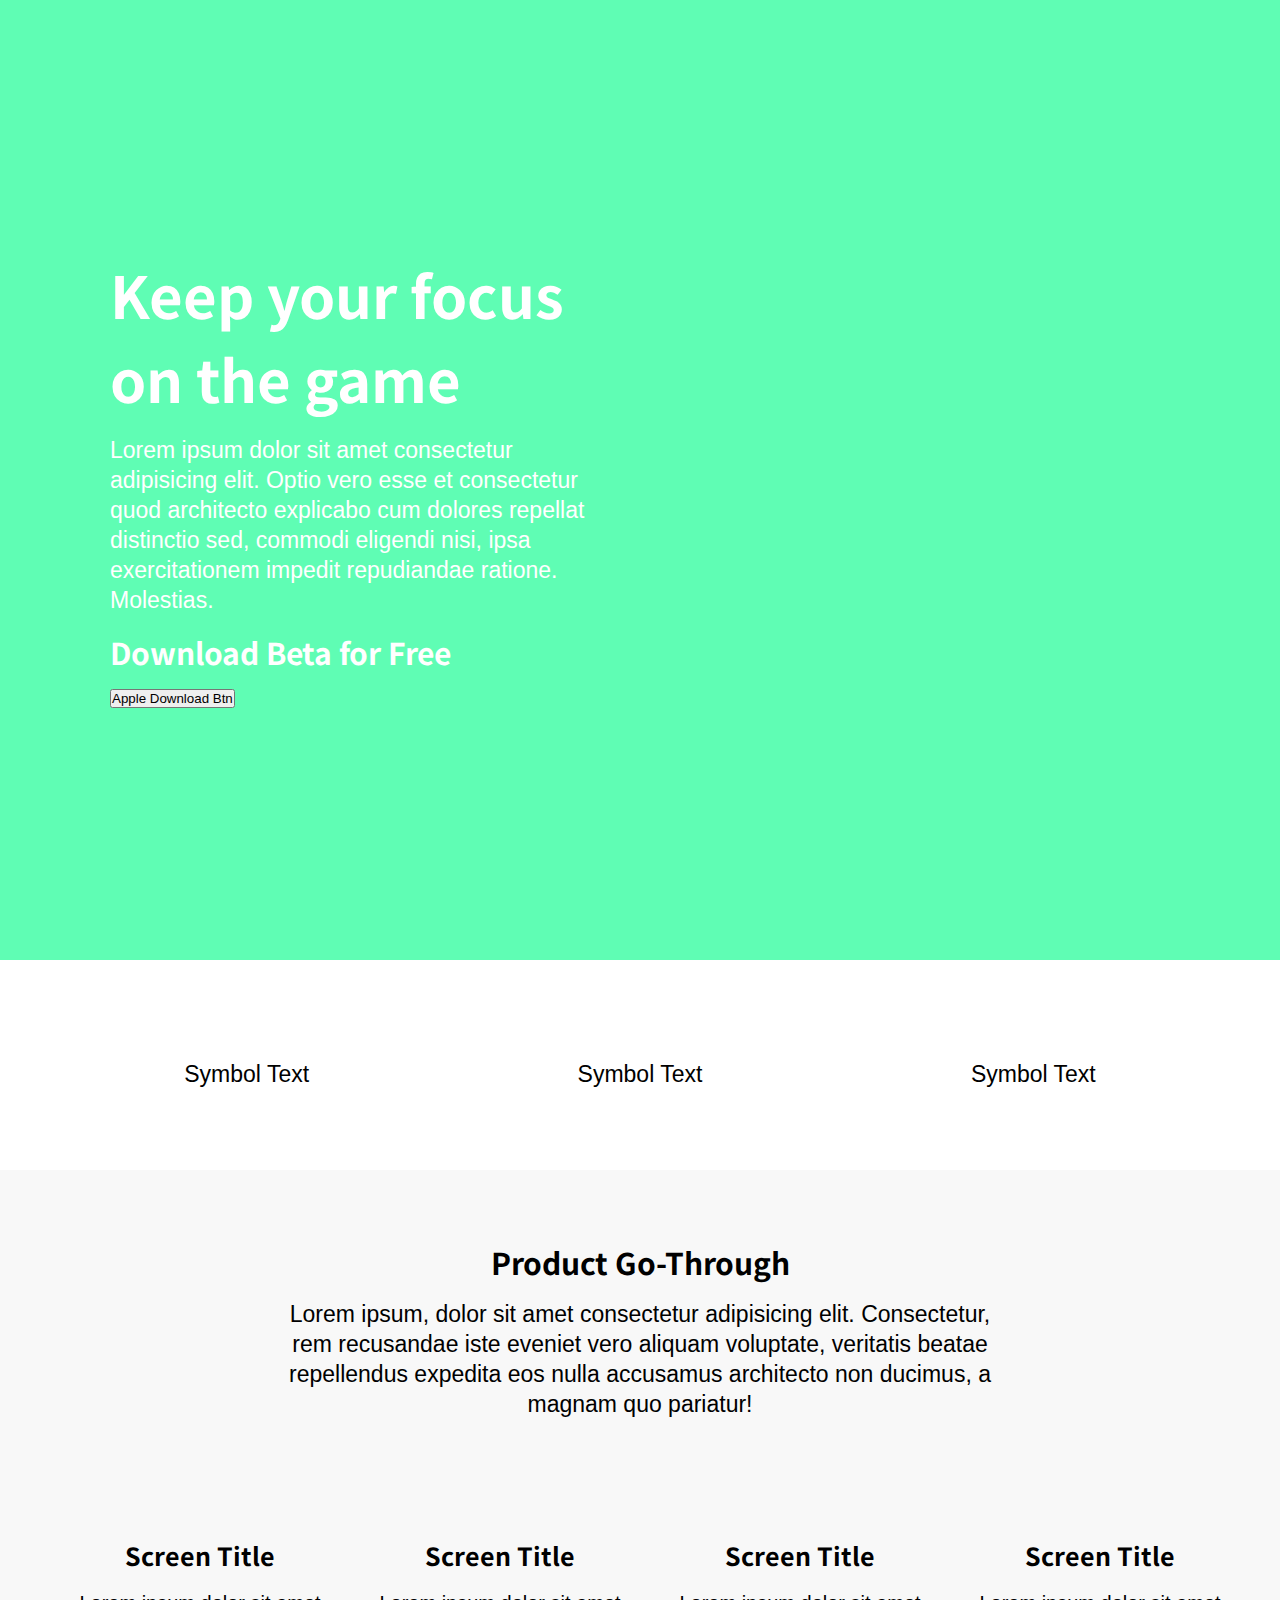
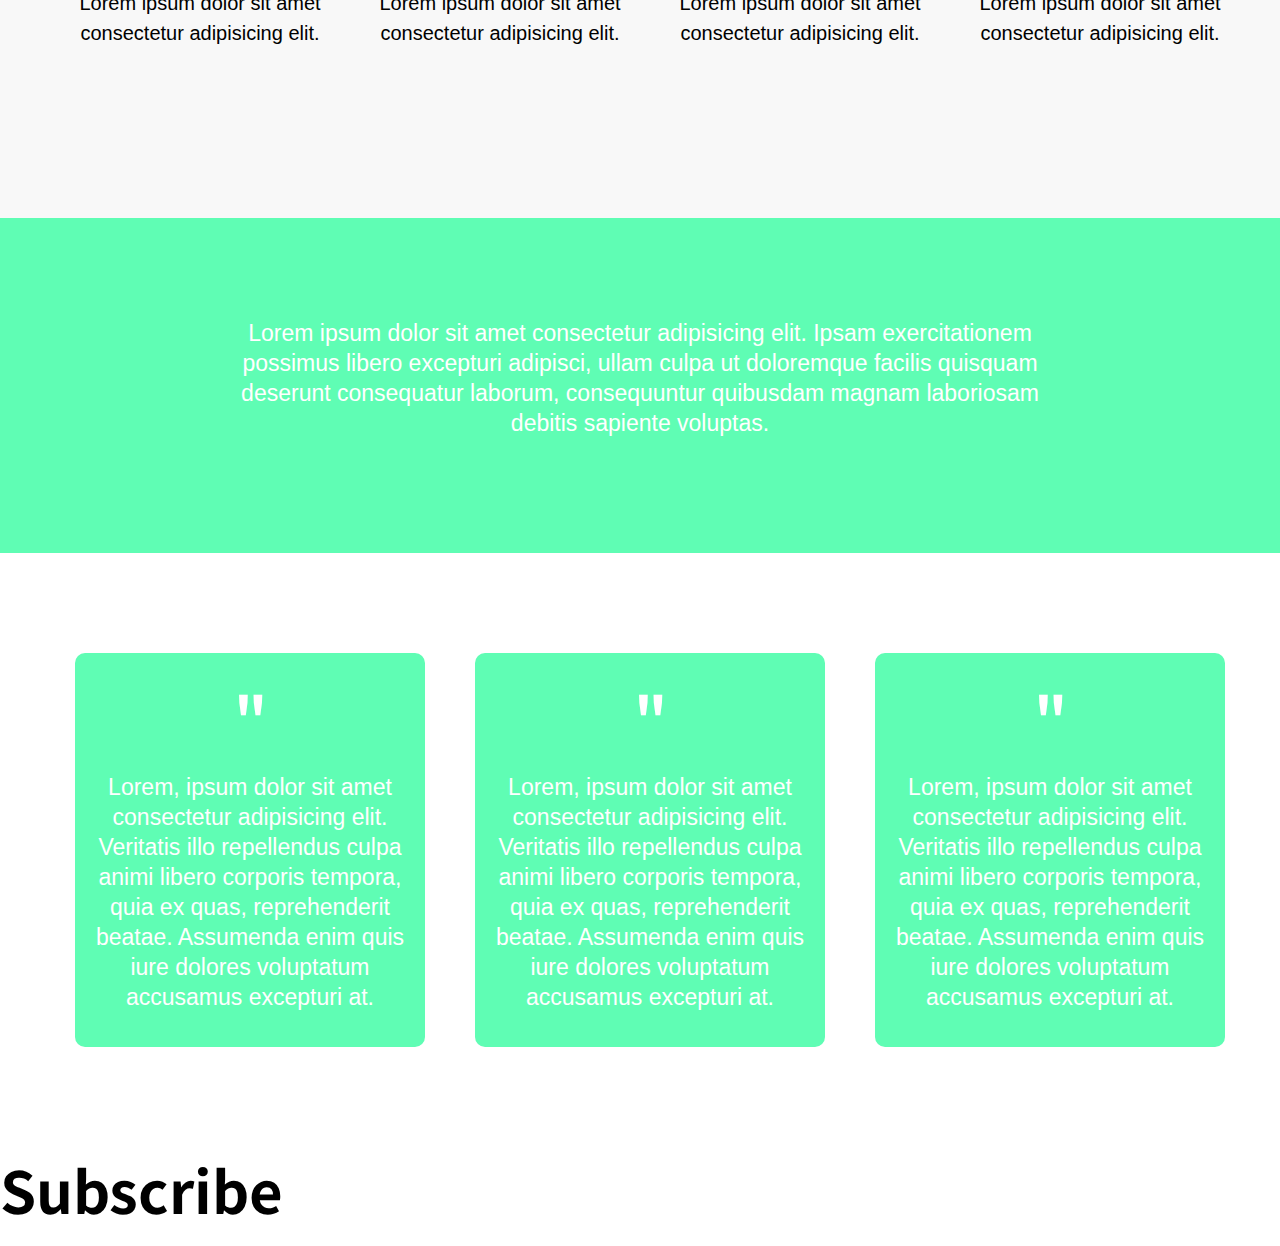
==== index.html @ eb539e83 "Recension Sector and som minimal css fixes" ====
<!DOCTYPE html>
<html lang="en">
<head>
    <meta charset="UTF-8">
    <meta http-equiv="X-UA-Compatible" content="IE=edge">
    <meta name="viewport" content="width=device-width, initial-scale=1.0">
    <link rel="stylesheet" href="styles.css">
    <link rel="preconnect" href="https://fonts.googleapis.com">
    <link rel="preconnect" href="https://fonts.gstatic.com" crossorigin>
    <link href="https://fonts.googleapis.com/css2?family=Noto+Sans+KR:wght@900&display=swap" rel="stylesheet">
    <title>PointCounter</title>

</head>
<body>
    <div class="mainContent">
        <div class="header__section">
            <div class="header__grid">
                <div class="header__text">
                    <h1>Keep your focus on the game</h1>
                    <p>Lorem ipsum dolor sit amet consectetur adipisicing elit. Optio vero esse et consectetur quod architecto explicabo cum dolores repellat distinctio sed, commodi eligendi nisi, ipsa exercitationem impedit repudiandae ratione. Molestias.</p>
                    <h3>Download Beta for Free</h3>
                    <button class="downloadBtn">
                        Apple Download Btn
                    </button>
                </div>
    
                <div class="header__img">
                    <!-- Byt ut denna bilden -->
                    <img src="/Users/albinglad/Desktop/pointcounterWebb/resources/images/headerMock.png" alt=""> 
                </div>
            </div>
        </div>

        <div class="symbol__section">
            <div class="symbols">
                <img src="/Users/albinglad/Desktop/pointcounterWebb/resources/images/tennis-ball-icon.png" alt="" width="75px">
            <p>Symbol Text</p>
            </div>

            <div class="symbols">
                <img src="/Users/albinglad/Desktop/pointcounterWebb/resources/images/tennis-ball-icon.png" alt="" width="75px">
            <p>Symbol Text</p>
            </div>

            <div class="symbols">
                <img src="/Users/albinglad/Desktop/pointcounterWebb/resources/images/tennis-ball-icon.png" alt="" width="75px">
            <p>Symbol Text</p>
            </div>
        </div>

        <div class="product__section">
            <h3>Product Go-Through</h3>
            <p>Lorem ipsum, dolor sit amet consectetur adipisicing elit. Consectetur, rem recusandae iste eveniet vero aliquam voluptate, veritatis beatae repellendus expedita eos nulla accusamus architecto non ducimus, a magnam quo pariatur!</p>
            
            <div class="product__grid">
                <div class="product">
                    <img src="/Users/albinglad/Desktop/pointcounterWebb/resources/images/main.png" alt="">
                    <h3>Screen Title</h3>
                    <p>Lorem ipsum dolor sit amet consectetur adipisicing elit. </p>
                </div>

                <div class="product">
                    <img src="/Users/albinglad/Desktop/pointcounterWebb/resources/images/deuce.png" alt="">
                    <h3>Screen Title</h3>
                    <p>Lorem ipsum dolor sit amet consectetur adipisicing elit. </p>
                </div>

                <div class="product">
                    <img src="/Users/albinglad/Desktop/pointcounterWebb/resources/images/tieBreak.png" alt="">
                    <h3>Screen Title</h3>
                    <p>Lorem ipsum dolor sit amet consectetur adipisicing elit. </p>
                </div>

                <div class="product">
                    <img src="/Users/albinglad/Desktop/pointcounterWebb/resources/images/goldenPoint.png" alt="">
                    <h3>Screen Title</h3>
                    <p>Lorem ipsum dolor sit amet consectetur adipisicing elit. </p>
                </div>
            </div>
        </div>

        <div class="text__section">
            <div class="text__content">
                <p>Lorem ipsum dolor sit amet consectetur adipisicing elit. Ipsam exercitationem possimus libero excepturi adipisci, ullam culpa ut doloremque facilis quisquam deserunt consequatur laborum, consequuntur quibusdam magnam laboriosam debitis sapiente voluptas.</p>
            </div>
        </div>



        

        <div class="recension__section">
            <div class="recension__grid">
                <div class="recension">
                    <div class="quotation">
                        <h1>"</h1>
                    </div>
                    <p>Lorem, ipsum dolor sit amet consectetur adipisicing elit. Veritatis illo repellendus culpa animi libero corporis tempora, quia ex quas, reprehenderit beatae. Assumenda enim quis iure dolores voluptatum accusamus excepturi at.</p>
                </div>

                <div class="recension">
                    <div class="quotation">
                        <h1>"</h1>
                    </div>
                    <p>Lorem, ipsum dolor sit amet consectetur adipisicing elit. Veritatis illo repellendus culpa animi libero corporis tempora, quia ex quas, reprehenderit beatae. Assumenda enim quis iure dolores voluptatum accusamus excepturi at.</p>
                </div>

                <div class="recension">
                    <div class="quotation">
                        <h1>"</h1>
                    </div>
                    <p>Lorem, ipsum dolor sit amet consectetur adipisicing elit. Veritatis illo repellendus culpa animi libero corporis tempora, quia ex quas, reprehenderit beatae. Assumenda enim quis iure dolores voluptatum accusamus excepturi at.</p>
                </div>
            </div>
        
        </div>

        <div class="subscribe__section">
            <h1>Subscribe</h1>
        </div>
    </div>
    
</body>
</html>
---- styles.css ----
* {
  padding: 0;
  margin: 0;
}

h1 {
  font-family: "Noto Sans KR", sans-serif;
  font-size: 58px;
  margin-bottom: 15px;
}

h3 {
  font-family: "Noto Sans KR", sans-serif;
  font-size: 30px;
  margin-bottom: 15px;
}

p {
  font-family: -apple-system, BlinkMacSystemFont, "Segoe UI", Roboto, Oxygen,
    Ubuntu, Cantarell, "Open Sans", "Helvetica Neue", sans-serif;
  font-size: 23px;
  line-height: 30px;
  margin-bottom: 15px;
}

/*----------------------------------------------------------------------------- Global Colors */
.header__section,
.text__section,
.recension {
  background-color: #5ffdb4;
}

.body {
  color: #1d1d1d;
}

/*----------------------------------------------------------------------------- Sections */

.header__section {
  color: #ffffff;
  padding: 30px 50px 30px 50px;
  height: 100vh;
}

.symbol__section {
  height: 150px;
  display: grid;
  grid-template-columns: 1fr 1fr 1fr;
  padding: 30px 50px 30px 50px;
  align-content: center;
}

.product__section {
  background-color: #f8f8f8;
  padding: 70px 50px 70px 50px;
  text-align: center;
  margin: auto;
}

.text__section {
  color: #ffffff;
  padding: 100px 50px 100px 50px;
}

.recension__section {
  padding: 100px 50px 100px 50px;
}

/*----------------------------------------------------------------------------- Header Content */

.header__grid {
  height: 100%;
  width: 1200px;
  margin: auto;
  display: grid;
  grid-template-columns: 1fr 1fr;
}

.header__text,
.header__img {
  width: 80%;
  margin: auto;
}

.header__img {
  text-align: center;
}

/*----------------------------------------------------------------------------- Symbol Content */

.symbols {
  text-align: center;
}

.symbols h1,
.symbols h3,
.symbols p {
  margin-bottom: 0px;
}

/*----------------------------------------------------------------------------- Product Content */

.product__section h1,
.product__section p {
  width: 60%;
  margin: auto;
  margin-bottom: 100px;
}

.product__grid {
  display: grid;
  width: 1200px;
  margin: auto;
  margin-top: 30px;
  grid-template-columns: 1fr 1fr 1fr 1fr;
}

.product img {
  width: 170px;
}

.product h3 {
  font-size: 25px;
}

.product p {
  width: 100%;
  font-size: 20px;
}

/*----------------------------------------------------------------------------- Text Content */

.text__content {
  width: 70%;
  margin: auto;
  text-align: center;
}

.recension__grid {
  width: 1200px;
  margin: auto;
  display: grid;
  grid-template-columns: 1fr 1fr 1fr;
  justify-content: space-evenly;
}

.recension {
  color: #ffffff;
  width: 80%;
  margin: auto;
  padding: 20px 15px 20px 15px;
  border-radius: 10px;
  text-align: center;
}

.quotation {
  text-align: center;
}
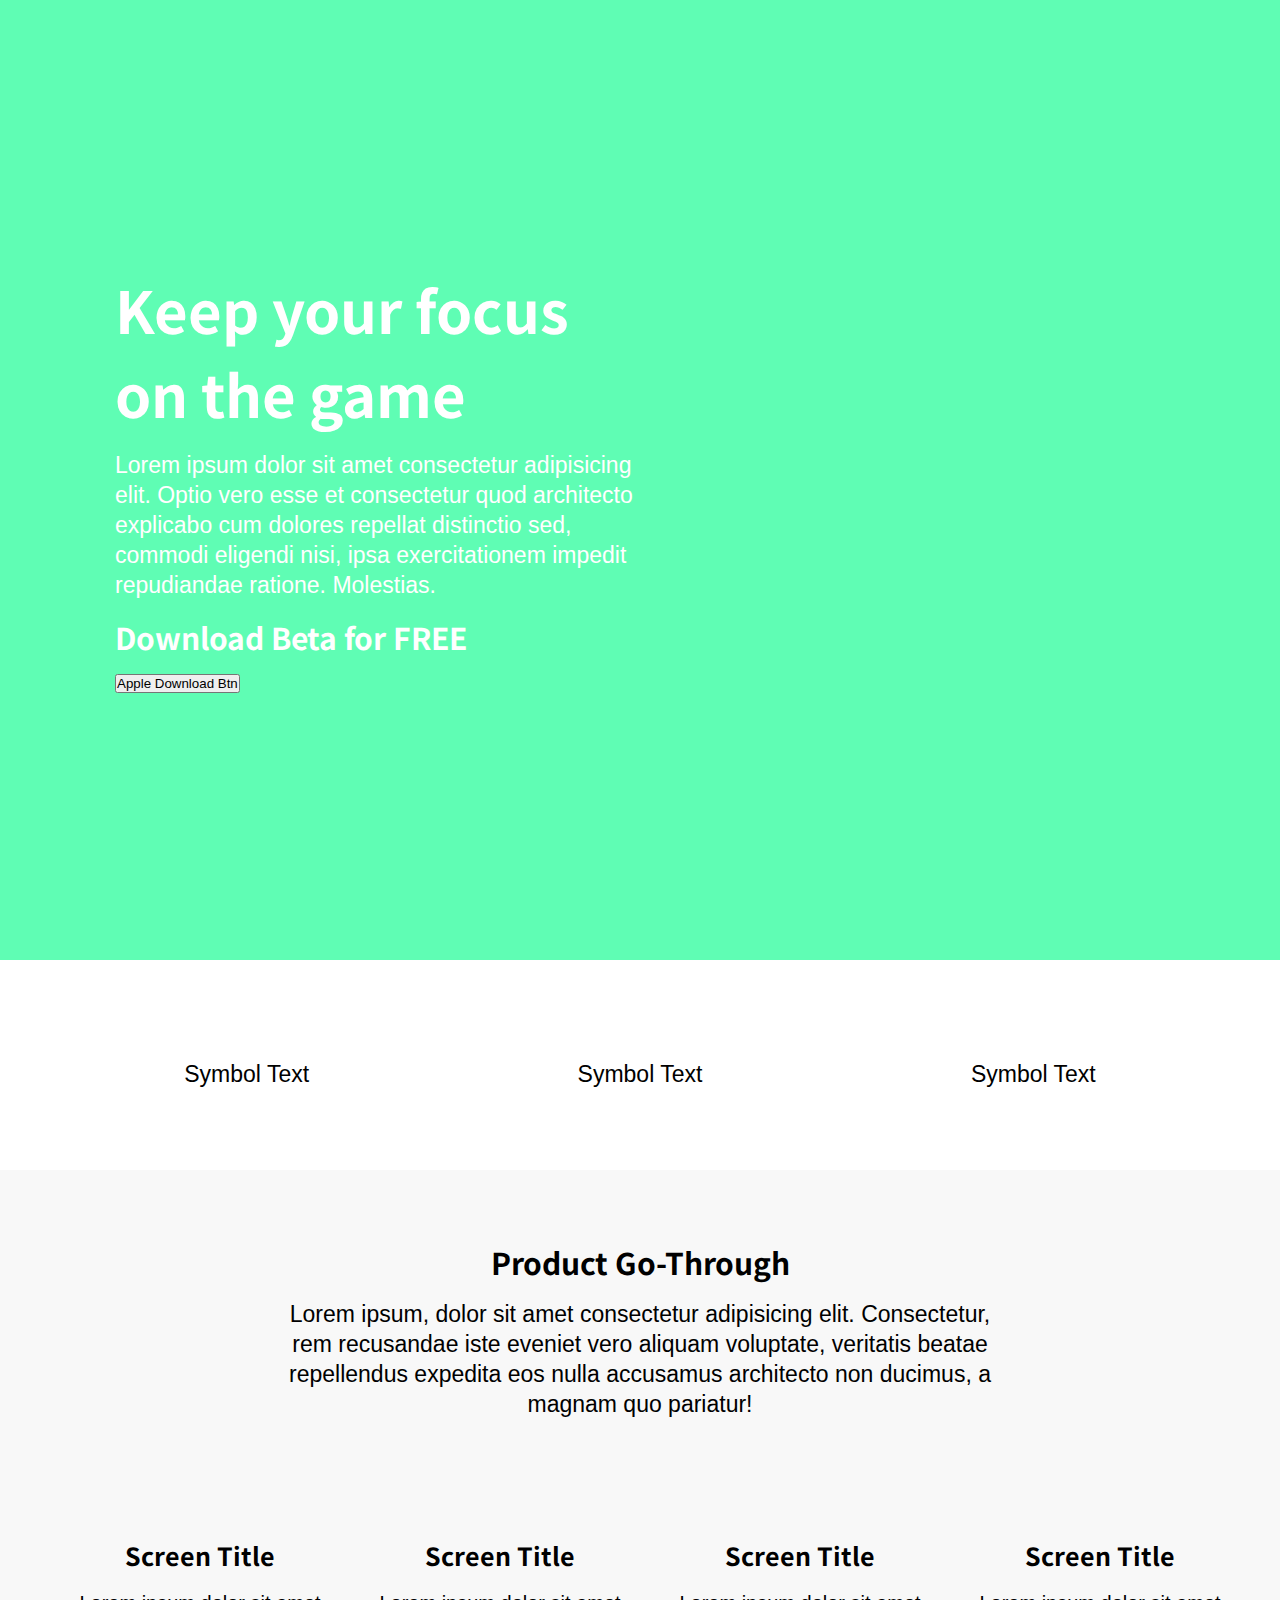
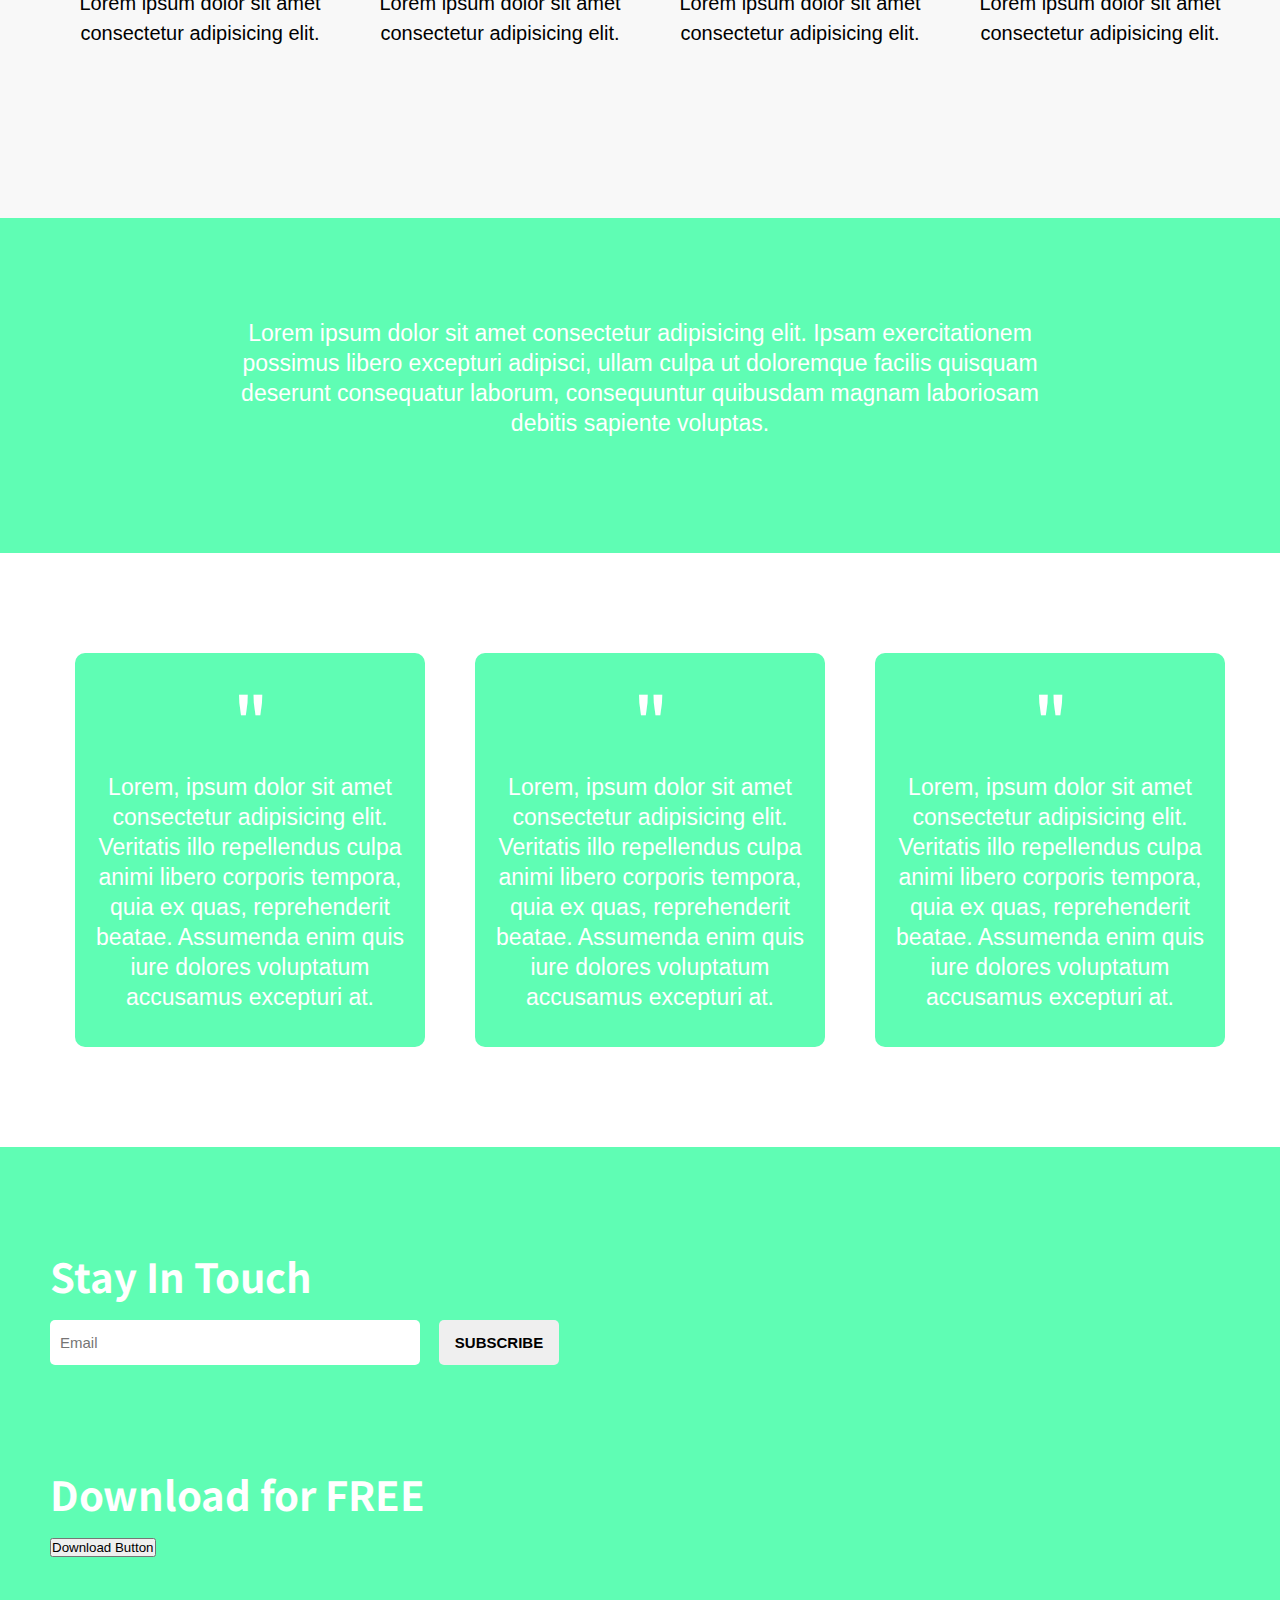
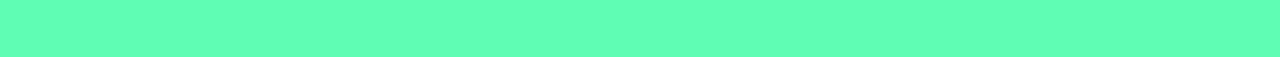
==== commit 25f85f37: "Adding subscribe section" ====
--- a/index.html
+++ b/index.html
@@ -8,6 +8,8 @@
     <link rel="preconnect" href="https://fonts.googleapis.com">
     <link rel="preconnect" href="https://fonts.gstatic.com" crossorigin>
     <link href="https://fonts.googleapis.com/css2?family=Noto+Sans+KR:wght@900&display=swap" rel="stylesheet">
+    <script src="main.js"></script>
+
     <title>PointCounter</title>
 
 </head>
@@ -18,7 +20,7 @@
                 <div class="header__text">
                     <h1>Keep your focus on the game</h1>
                     <p>Lorem ipsum dolor sit amet consectetur adipisicing elit. Optio vero esse et consectetur quod architecto explicabo cum dolores repellat distinctio sed, commodi eligendi nisi, ipsa exercitationem impedit repudiandae ratione. Molestias.</p>
-                    <h3>Download Beta for Free</h3>
+                    <h3>Download Beta for FREE</h3>
                     <button class="downloadBtn">
                         Apple Download Btn
                     </button>
@@ -112,11 +114,27 @@
                     <p>Lorem, ipsum dolor sit amet consectetur adipisicing elit. Veritatis illo repellendus culpa animi libero corporis tempora, quia ex quas, reprehenderit beatae. Assumenda enim quis iure dolores voluptatum accusamus excepturi at.</p>
                 </div>
             </div>
-        
         </div>
 
         <div class="subscribe__section">
-            <h1>Subscribe</h1>
+            <div class="subscribe__grid">
+                <div class="contact__form">
+                    <h2>Stay In Touch</h2>
+                    <input type="text" id="email" placeholder="Email">
+                    <button id="subscribe__btn" onclick="abc()">SUBSCRIBE</button>
+
+                    <div class="download__app">
+                        <h2>Download for FREE</h2>
+                        <button>Download Button</button>
+    
+                    </div>
+                </div> 
+
+                <div class="contact__img">
+                    <!-- Change Image -->
+                    <img src="/Users/albinglad/Desktop/pointcounterWebb/resources/images/Large Logo White No Background.png" alt="">
+                </div>
+            </div>
         </div>
     </div>
     
--- a/styles.css
+++ b/styles.css
@@ -6,6 +6,12 @@
 h1 {
   font-family: "Noto Sans KR", sans-serif;
   font-size: 58px;
+  margin-bottom: 15px;
+}
+
+h2 {
+  font-family: "Noto Sans KR", sans-serif;
+  font-size: 40px;
   margin-bottom: 15px;
 }
 
@@ -26,8 +32,10 @@
 /*----------------------------------------------------------------------------- Global Colors */
 .header__section,
 .text__section,
-.recension {
+.recension,
+.subscribe__section {
   background-color: #5ffdb4;
+  color: #ffffff;
 }
 
 .body {
@@ -37,7 +45,6 @@
 /*----------------------------------------------------------------------------- Sections */
 
 .header__section {
-  color: #ffffff;
   padding: 30px 50px 30px 50px;
   height: 100vh;
 }
@@ -58,7 +65,6 @@
 }
 
 .text__section {
-  color: #ffffff;
   padding: 100px 50px 100px 50px;
 }
 
@@ -66,11 +72,15 @@
   padding: 100px 50px 100px 50px;
 }
 
+.subscribe__section {
+  padding: 100px 50px 100px 50px;
+}
+
 /*----------------------------------------------------------------------------- Header Content */
 
 .header__grid {
   height: 100%;
-  width: 1200px;
+  width: 1300px;
   margin: auto;
   display: grid;
   grid-template-columns: 1fr 1fr;
@@ -145,7 +155,6 @@
 }
 
 .recension {
-  color: #ffffff;
   width: 80%;
   margin: auto;
   padding: 20px 15px 20px 15px;
@@ -156,3 +165,48 @@
 .quotation {
   text-align: center;
 }
+
+.subscribe__grid {
+  display: grid;
+  grid-template-columns: 1fr 1fr;
+  width: 1200px;
+  margin: auto;
+}
+
+.contact__form {
+}
+
+#email {
+  width: 60%;
+  height: 45px;
+  border-radius: 5px;
+  border-style: none;
+  padding-left: 10px;
+  margin-right: 15px;
+  outline: none;
+
+  font-size: 15px;
+}
+
+#subscribe__btn {
+  height: 45px;
+  width: 20%;
+  border-radius: 5px;
+  border-style: none;
+  margin-right: 15px;
+
+  font-size: 15px;
+  font-weight: bold;
+}
+
+.download__app {
+  margin-top: 100px;
+}
+
+.contact__img {
+  text-align: center;
+}
+
+.contact__img img {
+  width: 40%;
+}
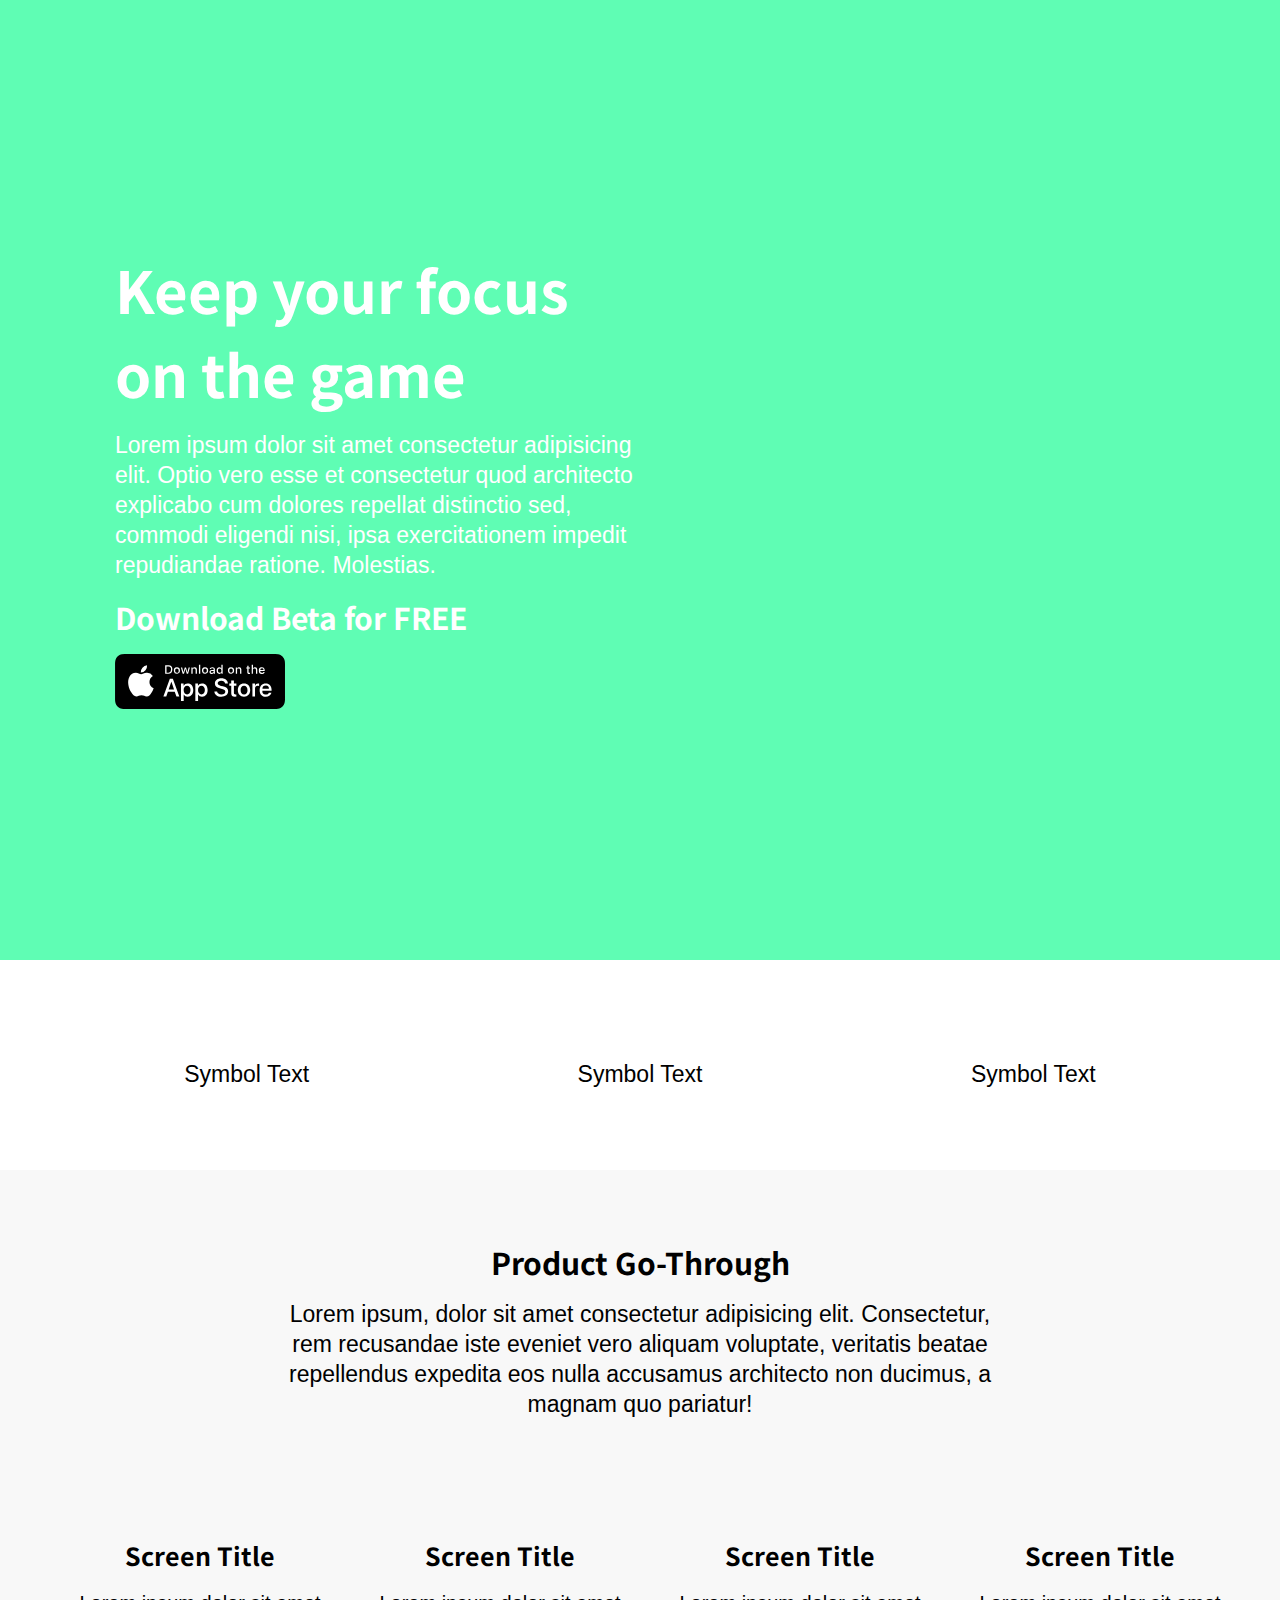
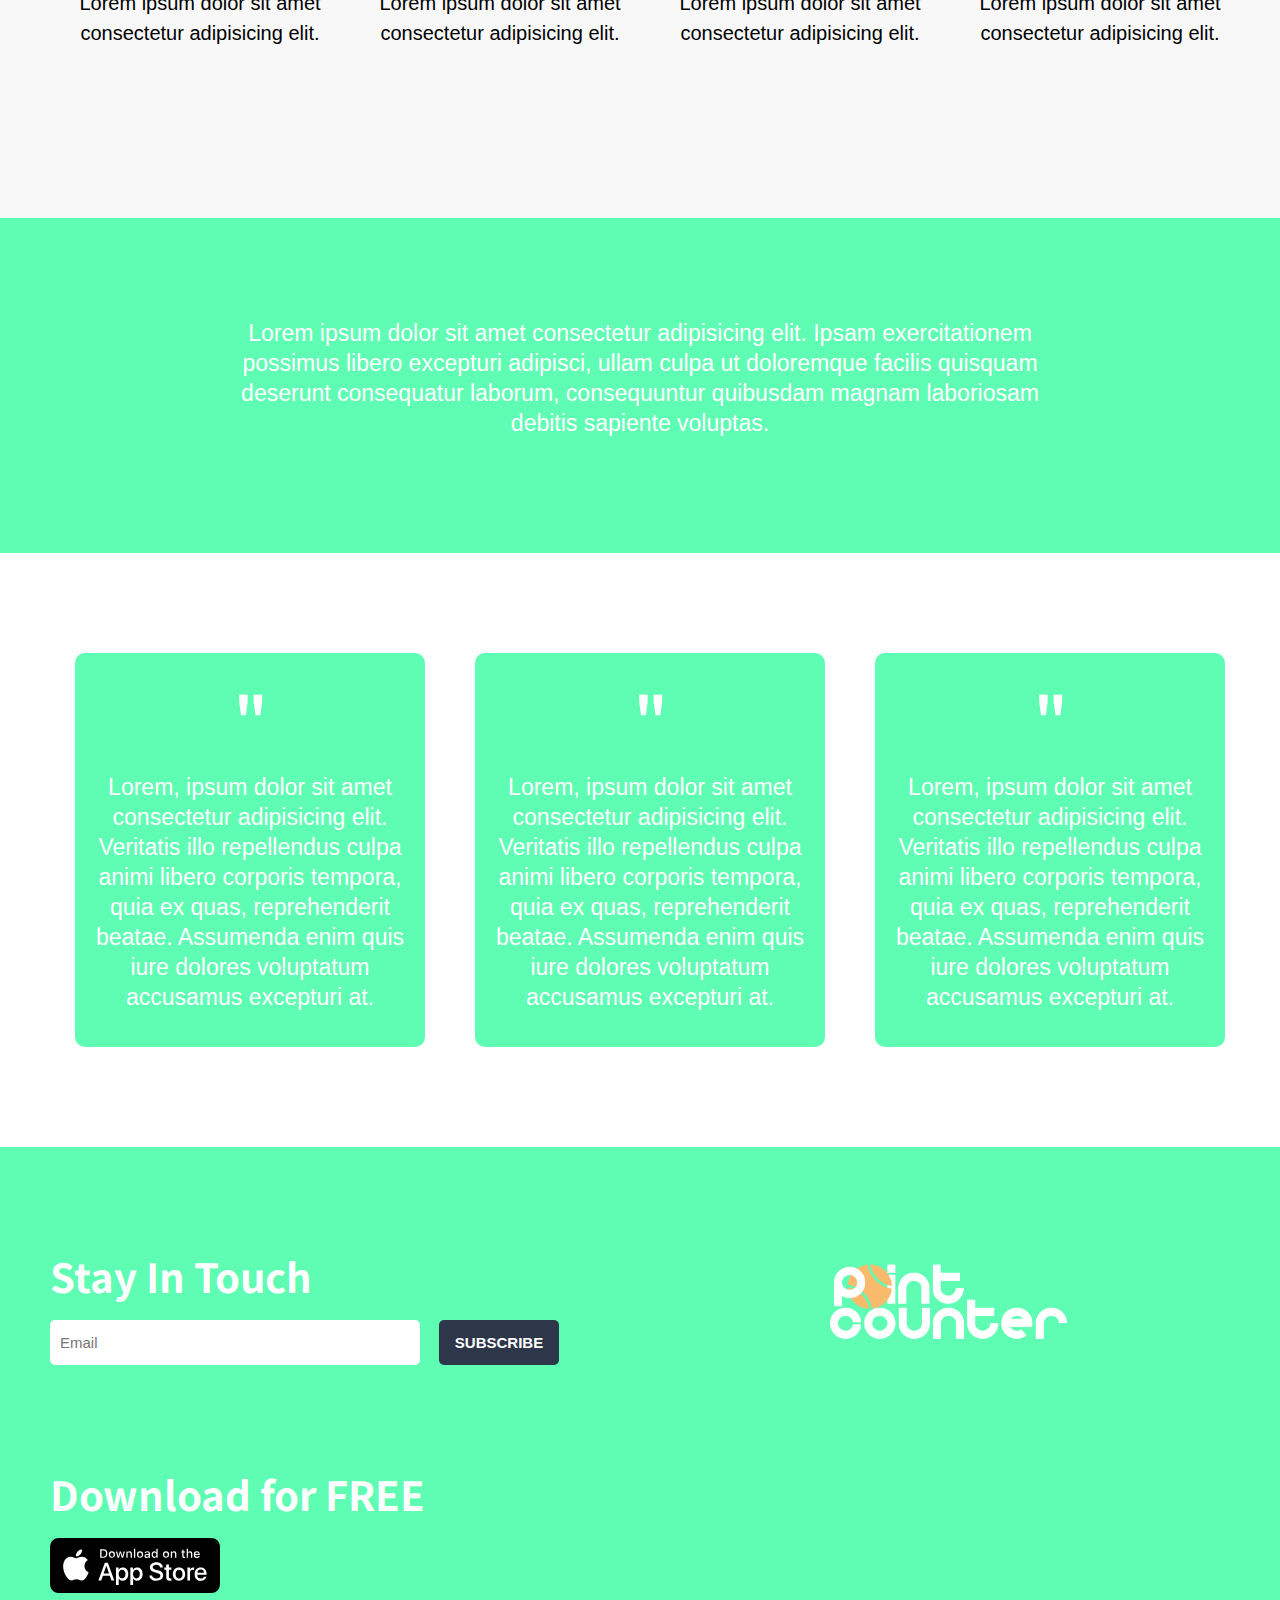
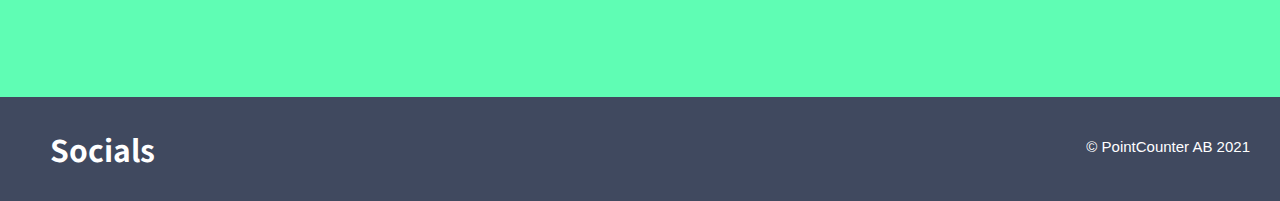
==== commit 002a53e3: "Adding footer and app store logo" ====
--- a/index.html
+++ b/index.html
@@ -21,9 +21,7 @@
                     <h1>Keep your focus on the game</h1>
                     <p>Lorem ipsum dolor sit amet consectetur adipisicing elit. Optio vero esse et consectetur quod architecto explicabo cum dolores repellat distinctio sed, commodi eligendi nisi, ipsa exercitationem impedit repudiandae ratione. Molestias.</p>
                     <h3>Download Beta for FREE</h3>
-                    <button class="downloadBtn">
-                        Apple Download Btn
-                    </button>
+                    <a href="#"><img src="resources/images/AppStore.svg" alt="" width="170px"></a>
                 </div>
     
                 <div class="header__img">
@@ -125,14 +123,26 @@
 
                     <div class="download__app">
                         <h2>Download for FREE</h2>
-                        <button>Download Button</button>
+                        <a href="#"><img src="resources/images/AppStore.svg" alt="" width="170px"></a>
     
                     </div>
                 </div> 
 
                 <div class="contact__img">
                     <!-- Change Image -->
-                    <img src="/Users/albinglad/Desktop/pointcounterWebb/resources/images/Large Logo White No Background.png" alt="">
+                    <img src="resources/images/Large Logo White No Background.png" alt="">
+                </div>
+            </div>
+        </div>
+
+        <div class="footer__section">
+            <div class="footer__grid">
+                <div class="socials">
+                    <h3>Socials</h3>
+                </div>
+
+                <div class="copyright">
+                    <p>© PointCounter AB 2021</p>
                 </div>
             </div>
         </div>
--- a/styles.css
+++ b/styles.css
@@ -76,6 +76,12 @@
   padding: 100px 50px 100px 50px;
 }
 
+.footer__section {
+  background-color: rgb(64, 73, 95);
+  color: #ffffff;
+  padding: 30px 50px 30px 50px;
+}
+
 /*----------------------------------------------------------------------------- Header Content */
 
 .header__grid {
@@ -171,9 +177,6 @@
   grid-template-columns: 1fr 1fr;
   width: 1200px;
   margin: auto;
-}
-
-.contact__form {
 }
 
 #email {
@@ -189,6 +192,8 @@
 }
 
 #subscribe__btn {
+  background-color: rgb(46, 54, 74);
+  color: #ffffff;
   height: 45px;
   width: 20%;
   border-radius: 5px;
@@ -199,6 +204,11 @@
   font-weight: bold;
 }
 
+#subscribe__btn:hover {
+  background-color: rgb(64, 73, 95);
+  cursor: pointer;
+}
+
 .download__app {
   margin-top: 100px;
 }
@@ -210,3 +220,25 @@
 .contact__img img {
   width: 40%;
 }
+
+.footer__grid {
+  width: 1200px;
+  margin: auto;
+  display: grid;
+  grid-template-columns: 1fr 1fr;
+  align-content: center;
+}
+
+.socials h3 {
+  margin-bottom: 0;
+}
+
+.copyright {
+  text-align: right;
+  margin-top: 5px;
+}
+
+.copyright p {
+  font-size: 15px;
+  margin-bottom: 0;
+}
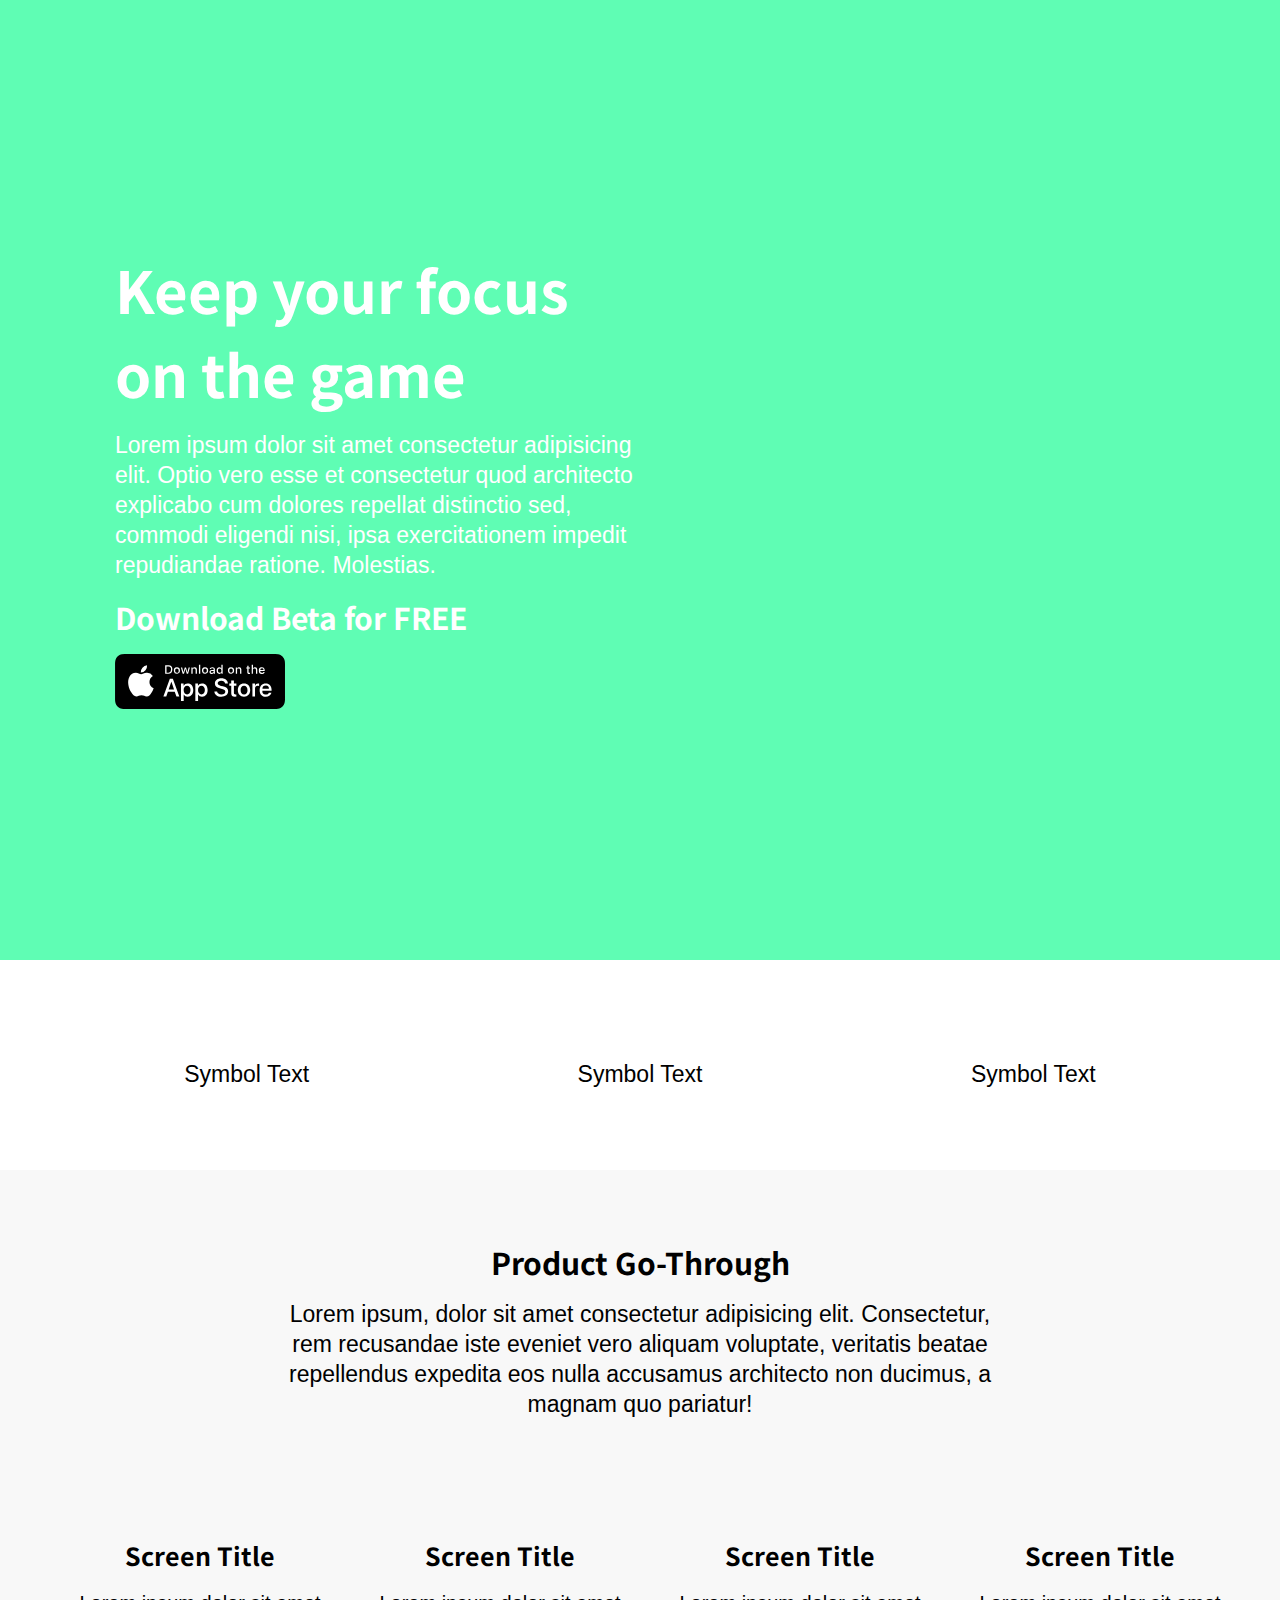
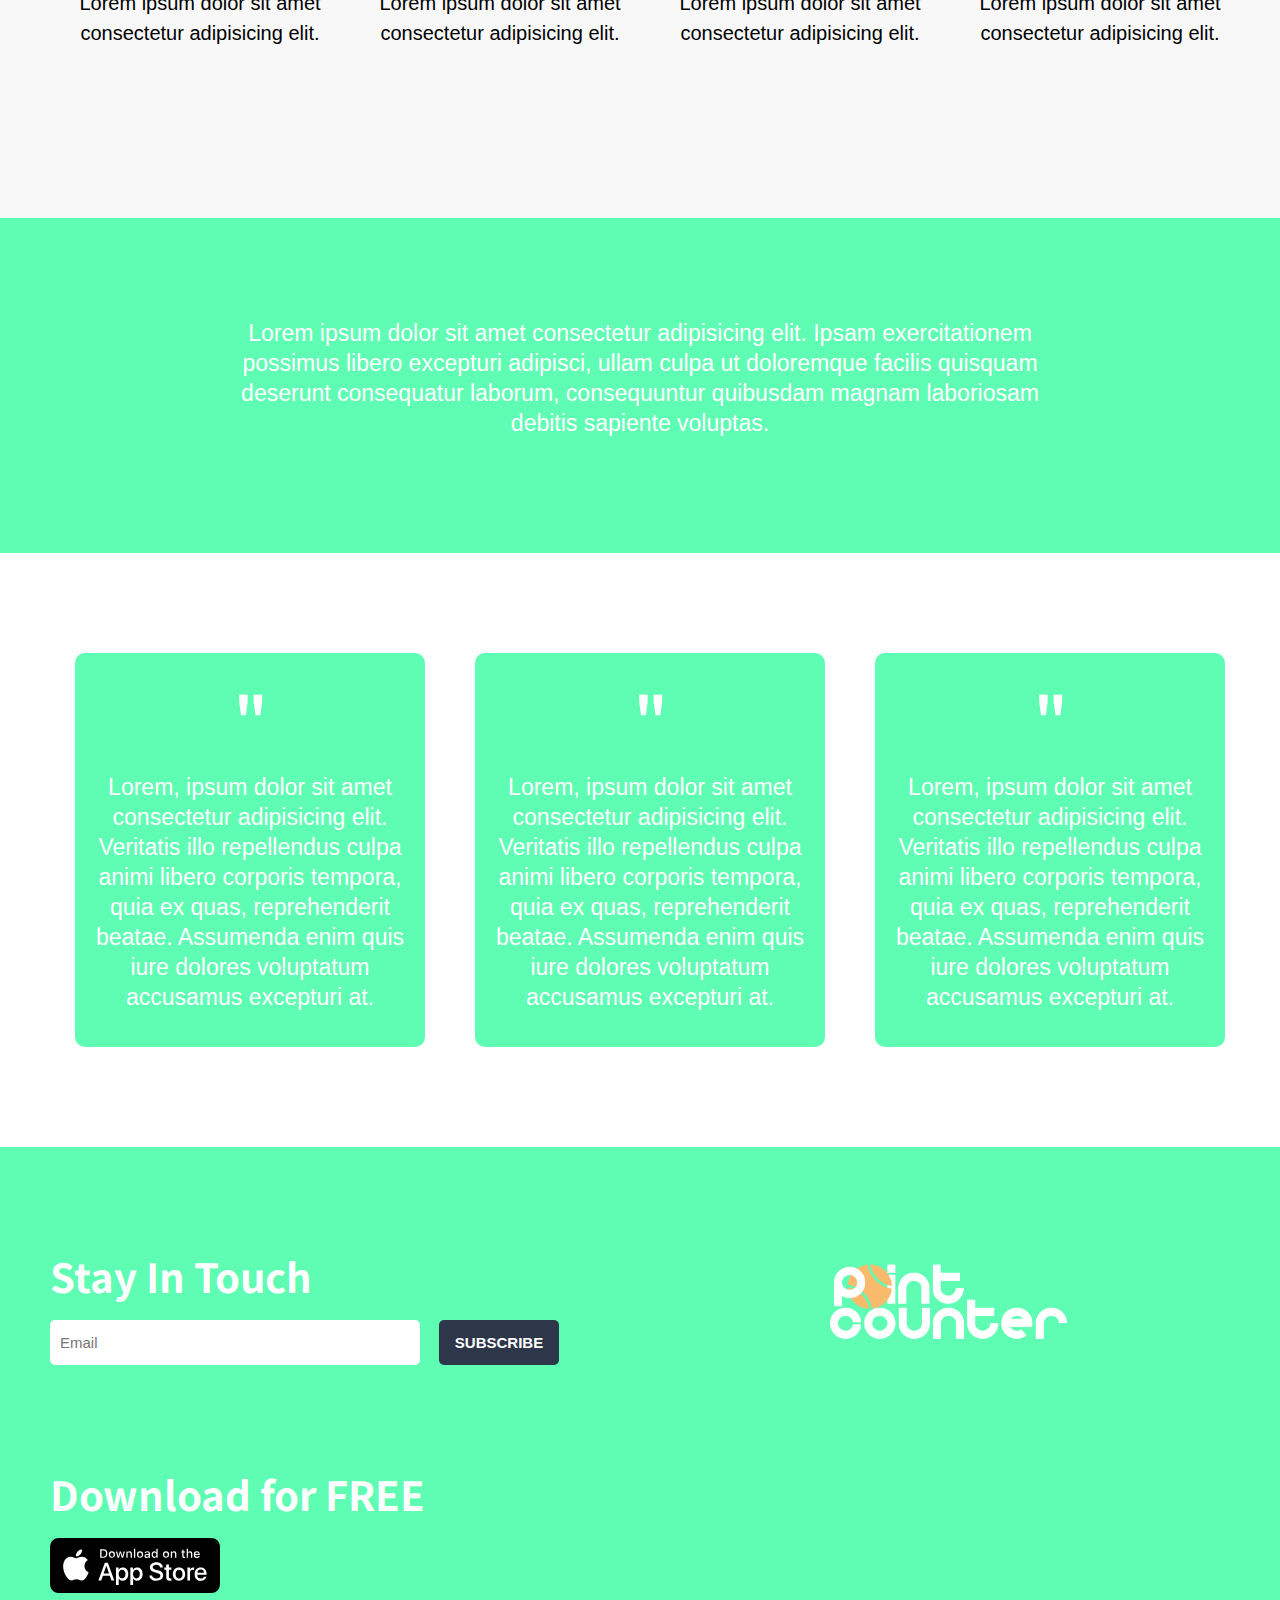
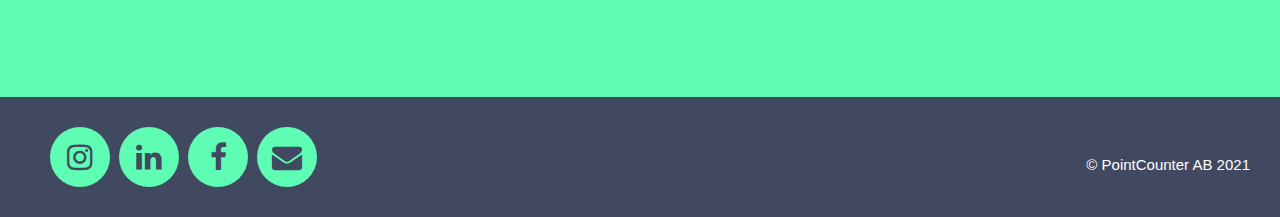
==== commit 5c3f5fac: "Footer with socials" ====
--- a/index.html
+++ b/index.html
@@ -8,6 +8,7 @@
     <link rel="preconnect" href="https://fonts.googleapis.com">
     <link rel="preconnect" href="https://fonts.gstatic.com" crossorigin>
     <link href="https://fonts.googleapis.com/css2?family=Noto+Sans+KR:wght@900&display=swap" rel="stylesheet">
+    <link rel="stylesheet" href="https://cdnjs.cloudflare.com/ajax/libs/font-awesome/4.7.0/css/font-awesome.min.css">
     <script src="main.js"></script>
 
     <title>PointCounter</title>
@@ -123,8 +124,7 @@
 
                     <div class="download__app">
                         <h2>Download for FREE</h2>
-                        <a href="#"><img src="resources/images/AppStore.svg" alt="" width="170px"></a>
-    
+                        <a href="#"><img src="resources/images/AppStore.svg" alt="" width="170px"></a>    
                     </div>
                 </div> 
 
@@ -138,7 +138,10 @@
         <div class="footer__section">
             <div class="footer__grid">
                 <div class="socials">
-                    <h3>Socials</h3>
+                    <a href="#" class="fa fa-instagram" style="font-size: 30px"></a>
+                    <a href="#" class="fa fa-linkedin" style="font-size: 30px"></a>
+                    <a href="#" class="fa fa-facebook" style="font-size: 30px"></a>
+                    <a href="#" class="fa fa-envelope" style="font-size: 30px"></a>
                 </div>
 
                 <div class="copyright">
--- a/styles.css
+++ b/styles.css
@@ -235,10 +235,26 @@
 
 .copyright {
   text-align: right;
-  margin-top: 5px;
+  align-content: center;
+  justify-content: center;
+  margin-top: 15px;
 }
 
 .copyright p {
   font-size: 15px;
   margin-bottom: 0;
 }
+
+/* Style all font awesome icons */
+.fa {
+  background-color: #5ffdb4;
+  color: rgb(64, 73, 95);
+  padding: 15px;
+  height: 30px;
+  width: 30px;
+  text-align: center;
+  justify-content: center;
+  text-decoration: none;
+  border-radius: 50%;
+  margin-right: 5px;
+}
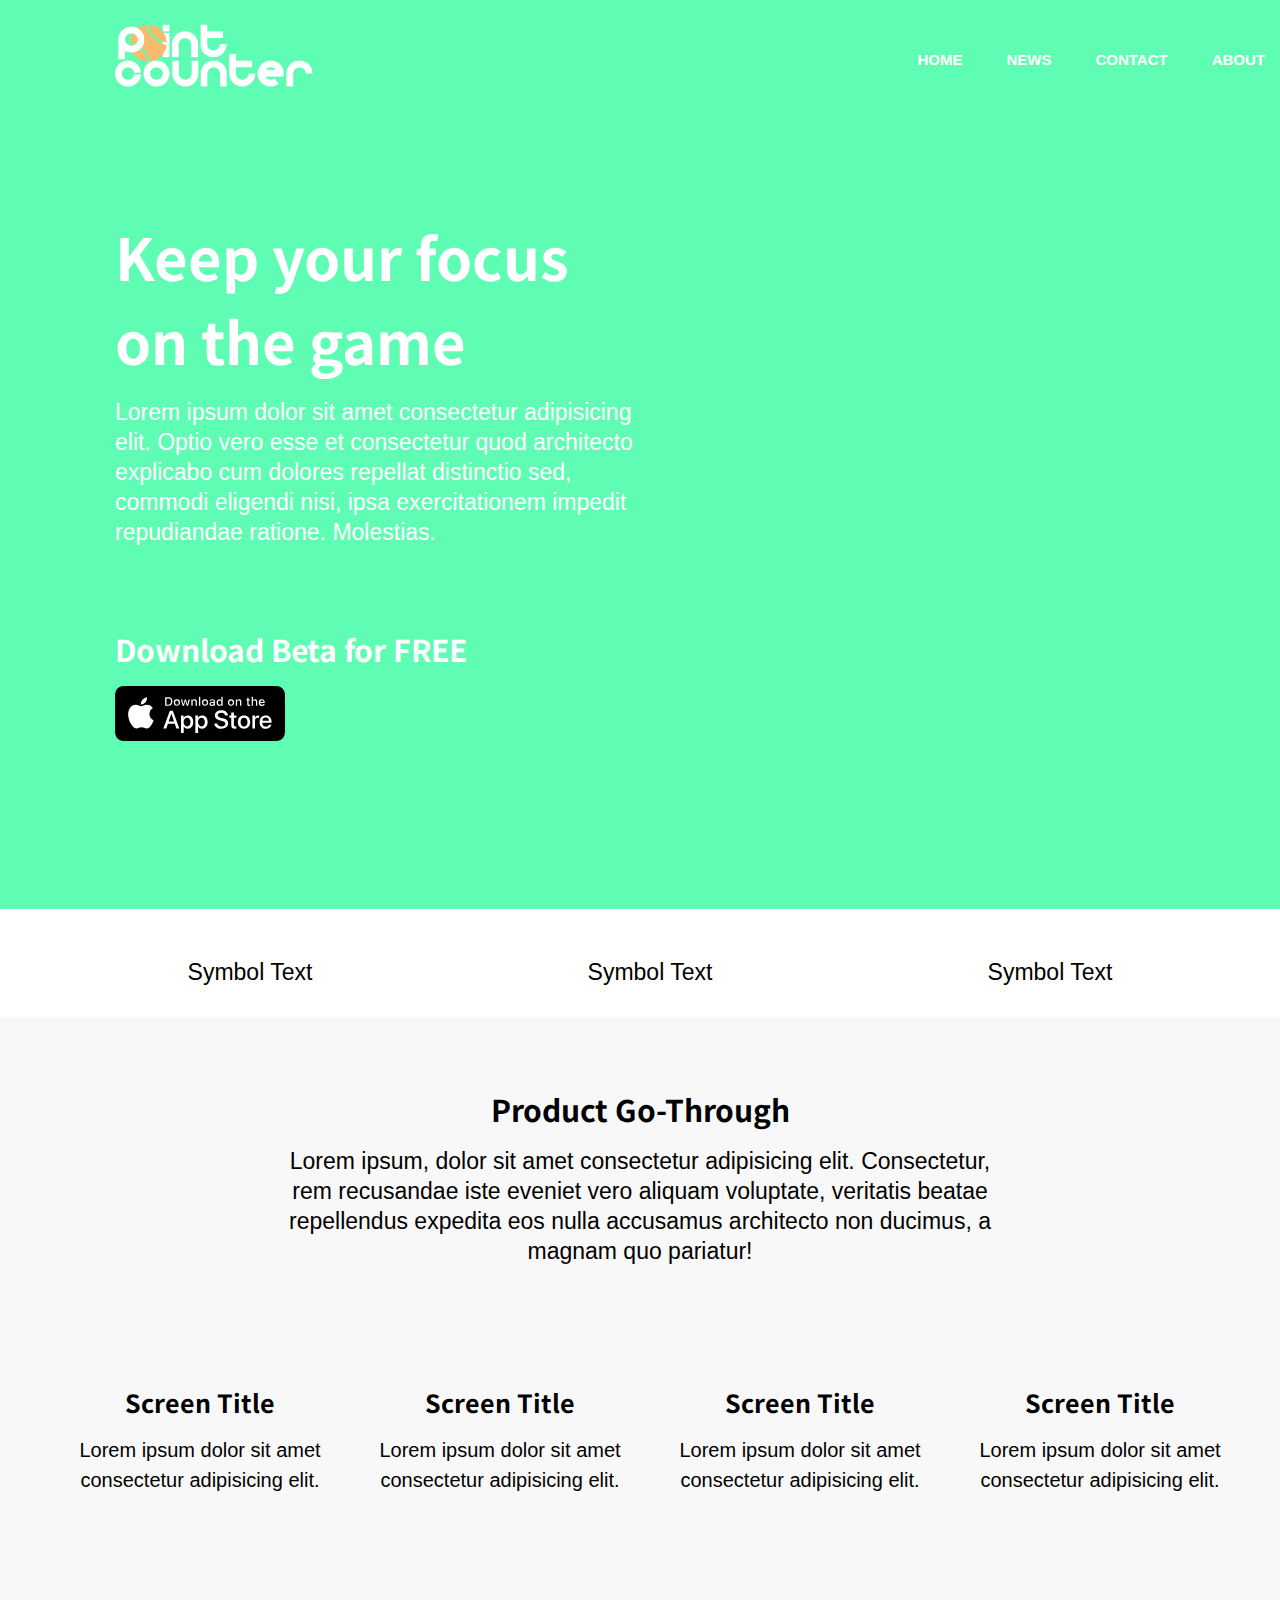
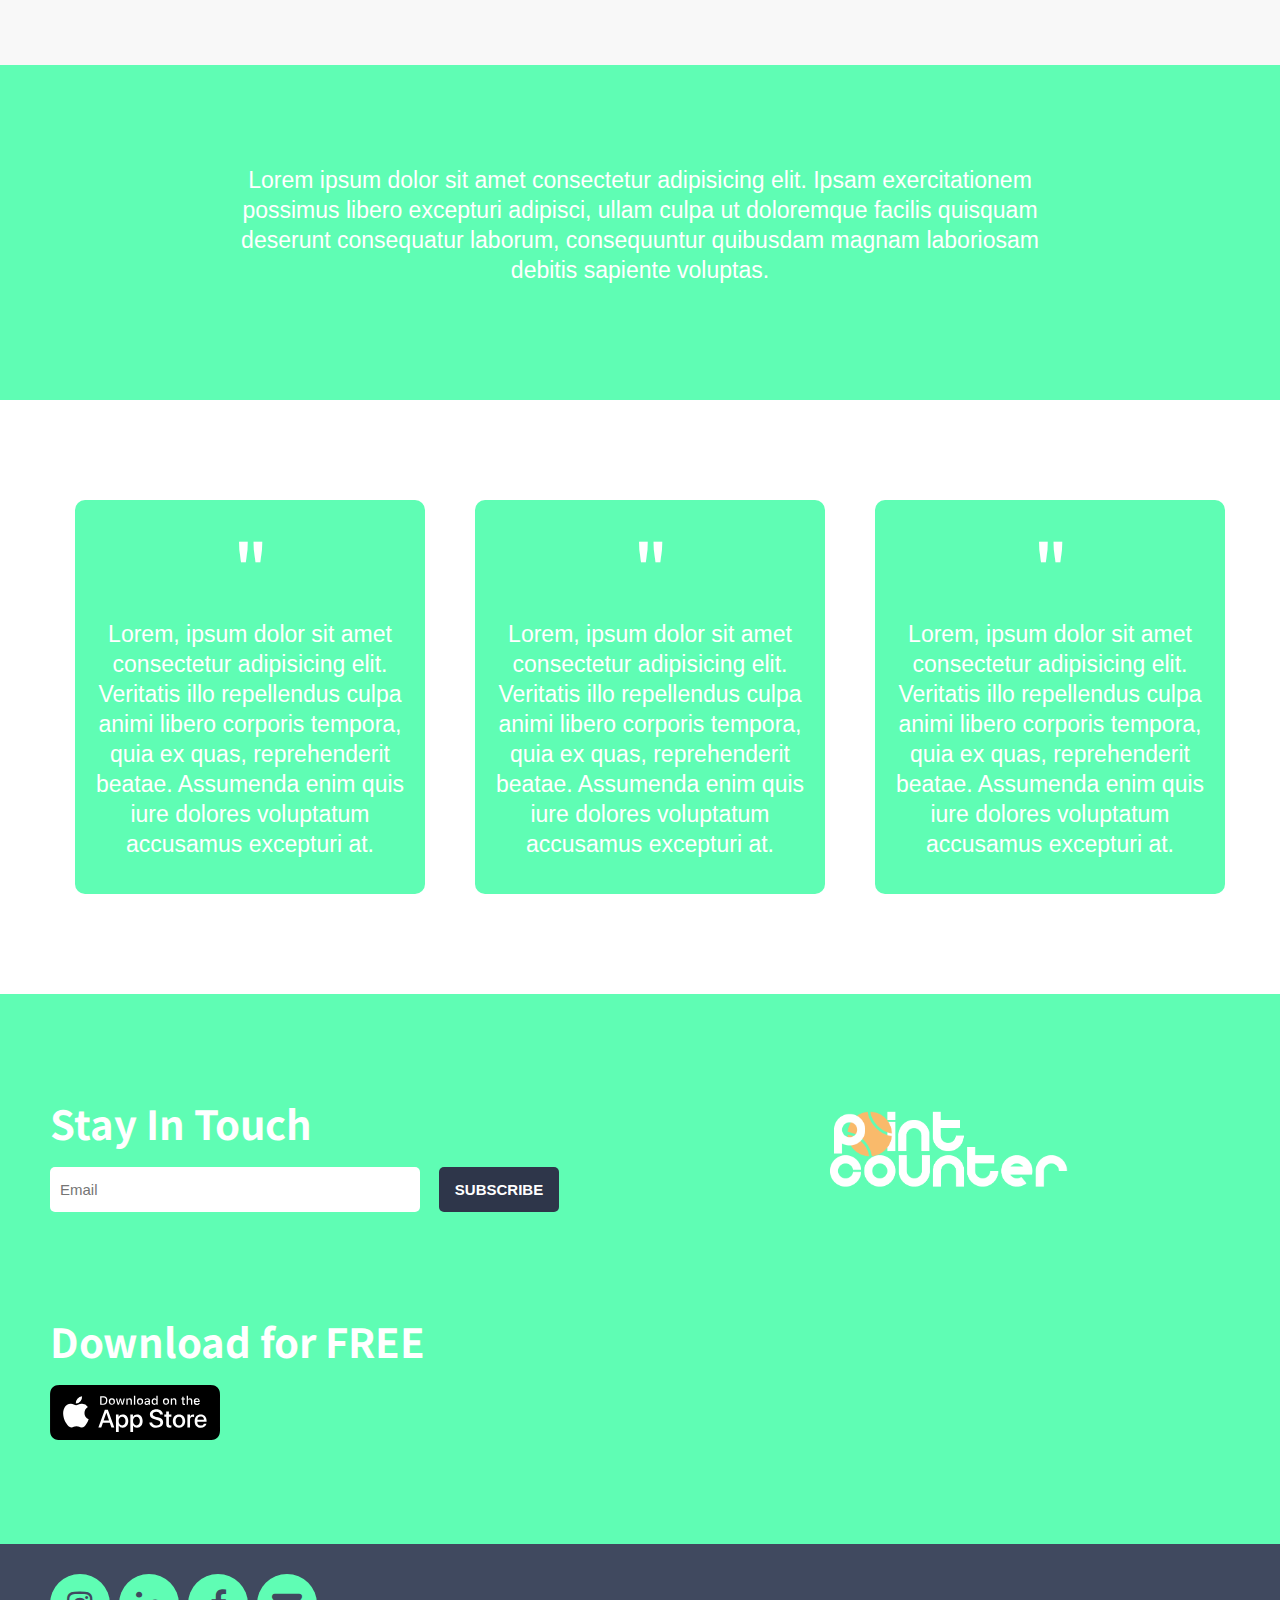
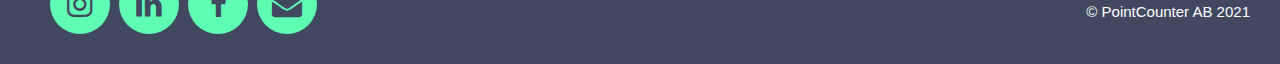
==== commit 9354f18f: "navigationbar & updated symbol css" ====
--- a/index.html
+++ b/index.html
@@ -16,12 +16,29 @@
 </head>
 <body>
     <div class="mainContent">
+        <div class="navigation__section">
+            <div class="navigation__grid">
+                <div class="logo">
+                    <img src="resources/images/Large Logo White No Background.svg" alt="" style="width: 200px;">
+                </div>
+
+                <div class="navigationbar">
+                    <ul>
+                        <li><a href="default.asp">Home</a></li>
+                        <li><a href="news.asp">News</a></li>
+                        <li><a href="contact.asp">Contact</a></li>
+                        <li><a href="about.asp">About</a></li>
+                      </ul>
+                </div>
+            </div>
+        </div>
+
         <div class="header__section">
             <div class="header__grid">
                 <div class="header__text">
                     <h1>Keep your focus on the game</h1>
                     <p>Lorem ipsum dolor sit amet consectetur adipisicing elit. Optio vero esse et consectetur quod architecto explicabo cum dolores repellat distinctio sed, commodi eligendi nisi, ipsa exercitationem impedit repudiandae ratione. Molestias.</p>
-                    <h3>Download Beta for FREE</h3>
+                    <h3 id="downloadh3">Download Beta for FREE</h3>
                     <a href="#"><img src="resources/images/AppStore.svg" alt="" width="170px"></a>
                 </div>
     
@@ -33,19 +50,21 @@
         </div>
 
         <div class="symbol__section">
-            <div class="symbols">
-                <img src="/Users/albinglad/Desktop/pointcounterWebb/resources/images/tennis-ball-icon.png" alt="" width="75px">
-            <p>Symbol Text</p>
-            </div>
-
-            <div class="symbols">
-                <img src="/Users/albinglad/Desktop/pointcounterWebb/resources/images/tennis-ball-icon.png" alt="" width="75px">
-            <p>Symbol Text</p>
-            </div>
-
-            <div class="symbols">
-                <img src="/Users/albinglad/Desktop/pointcounterWebb/resources/images/tennis-ball-icon.png" alt="" width="75px">
-            <p>Symbol Text</p>
+            <div class="symbol__grid">
+                <div class="symbols">
+                    <img src="/Users/albinglad/Desktop/pointcounterWebb/resources/images/tennis-ball-icon.png" alt="" width="75px">
+                <p>Symbol Text</p>
+                </div>
+    
+                <div class="symbols">
+                    <img src="/Users/albinglad/Desktop/pointcounterWebb/resources/images/tennis-ball-icon.png" alt="" width="75px">
+                <p>Symbol Text</p>
+                </div>
+    
+                <div class="symbols">
+                    <img src="/Users/albinglad/Desktop/pointcounterWebb/resources/images/tennis-ball-icon.png" alt="" width="75px">
+                <p>Symbol Text</p>
+                </div>
             </div>
         </div>
 
@@ -117,7 +136,7 @@
 
         <div class="subscribe__section">
             <div class="subscribe__grid">
-                <div class="contact__form">
+                <div class="subscribe__form">
                     <h2>Stay In Touch</h2>
                     <input type="text" id="email" placeholder="Email">
                     <button id="subscribe__btn" onclick="abc()">SUBSCRIBE</button>
@@ -128,7 +147,7 @@
                     </div>
                 </div> 
 
-                <div class="contact__img">
+                <div class="subscribe__img">
                     <!-- Change Image -->
                     <img src="resources/images/Large Logo White No Background.png" alt="">
                 </div>
--- a/styles.css
+++ b/styles.css
@@ -33,7 +33,8 @@
 .header__section,
 .text__section,
 .recension,
-.subscribe__section {
+.subscribe__section,
+.navigation__section {
   background-color: #5ffdb4;
   color: #ffffff;
 }
@@ -44,17 +45,17 @@
 
 /*----------------------------------------------------------------------------- Sections */
 
+.navigation__section {
+  padding: 10px 50px 0px 50px;
+}
+
 .header__section {
+  padding: 10px 50px 70px 50px;
+  height: 80vh;
+}
+
+.symbol__section {
   padding: 30px 50px 30px 50px;
-  height: 100vh;
-}
-
-.symbol__section {
-  height: 150px;
-  display: grid;
-  grid-template-columns: 1fr 1fr 1fr;
-  padding: 30px 50px 30px 50px;
-  align-content: center;
 }
 
 .product__section {
@@ -82,6 +83,49 @@
   padding: 30px 50px 30px 50px;
 }
 
+/*----------------------------------------------------------------------------- Navigation Content */
+
+.navigation__grid {
+  height: 100%;
+  width: 1300px;
+  margin: auto;
+  display: grid;
+  grid-template-columns: 1fr 1fr;
+}
+
+.logo,
+.navigationbar {
+  width: 80%;
+  margin: auto;
+}
+
+.navigationbar {
+  text-align: right;
+  justify-content: center;
+  align-items: center;
+}
+
+ul {
+  list-style-type: none;
+  margin: 0;
+  padding: 0;
+}
+
+li {
+  display: inline;
+}
+
+.navigationbar a {
+  color: white;
+  font-family: -apple-system, BlinkMacSystemFont, "Segoe UI", Roboto, Oxygen,
+    Ubuntu, Cantarell, "Open Sans", "Helvetica Neue", sans-serif;
+  text-decoration: none;
+  font-weight: bold;
+  font-size: 15px;
+  padding: 0px 20px 0px 20px;
+  text-transform: uppercase;
+}
+
 /*----------------------------------------------------------------------------- Header Content */
 
 .header__grid {
@@ -102,10 +146,21 @@
   text-align: center;
 }
 
+#downloadh3 {
+  margin-top: 80px;
+}
 /*----------------------------------------------------------------------------- Symbol Content */
+.symbol__grid {
+  width: 1200px;
+  margin: auto;
+  display: grid;
+  grid-template-columns: 1fr 1fr 1fr;
+}
 
 .symbols {
   text-align: center;
+  margin: auto;
+  align-items: center;
 }
 
 .symbols h1,
@@ -171,6 +226,8 @@
 .quotation {
   text-align: center;
 }
+
+/*----------------------------------------------------------------------------- Subscribe Content */
 
 .subscribe__grid {
   display: grid;
@@ -213,13 +270,15 @@
   margin-top: 100px;
 }
 
-.contact__img {
-  text-align: center;
-}
-
-.contact__img img {
+.subscribe__img {
+  text-align: center;
+}
+
+.subscribe__img img {
   width: 40%;
 }
+
+/*----------------------------------------------------------------------------- Footer Content */
 
 .footer__grid {
   width: 1200px;
@@ -245,7 +304,6 @@
   margin-bottom: 0;
 }
 
-/* Style all font awesome icons */
 .fa {
   background-color: #5ffdb4;
   color: rgb(64, 73, 95);
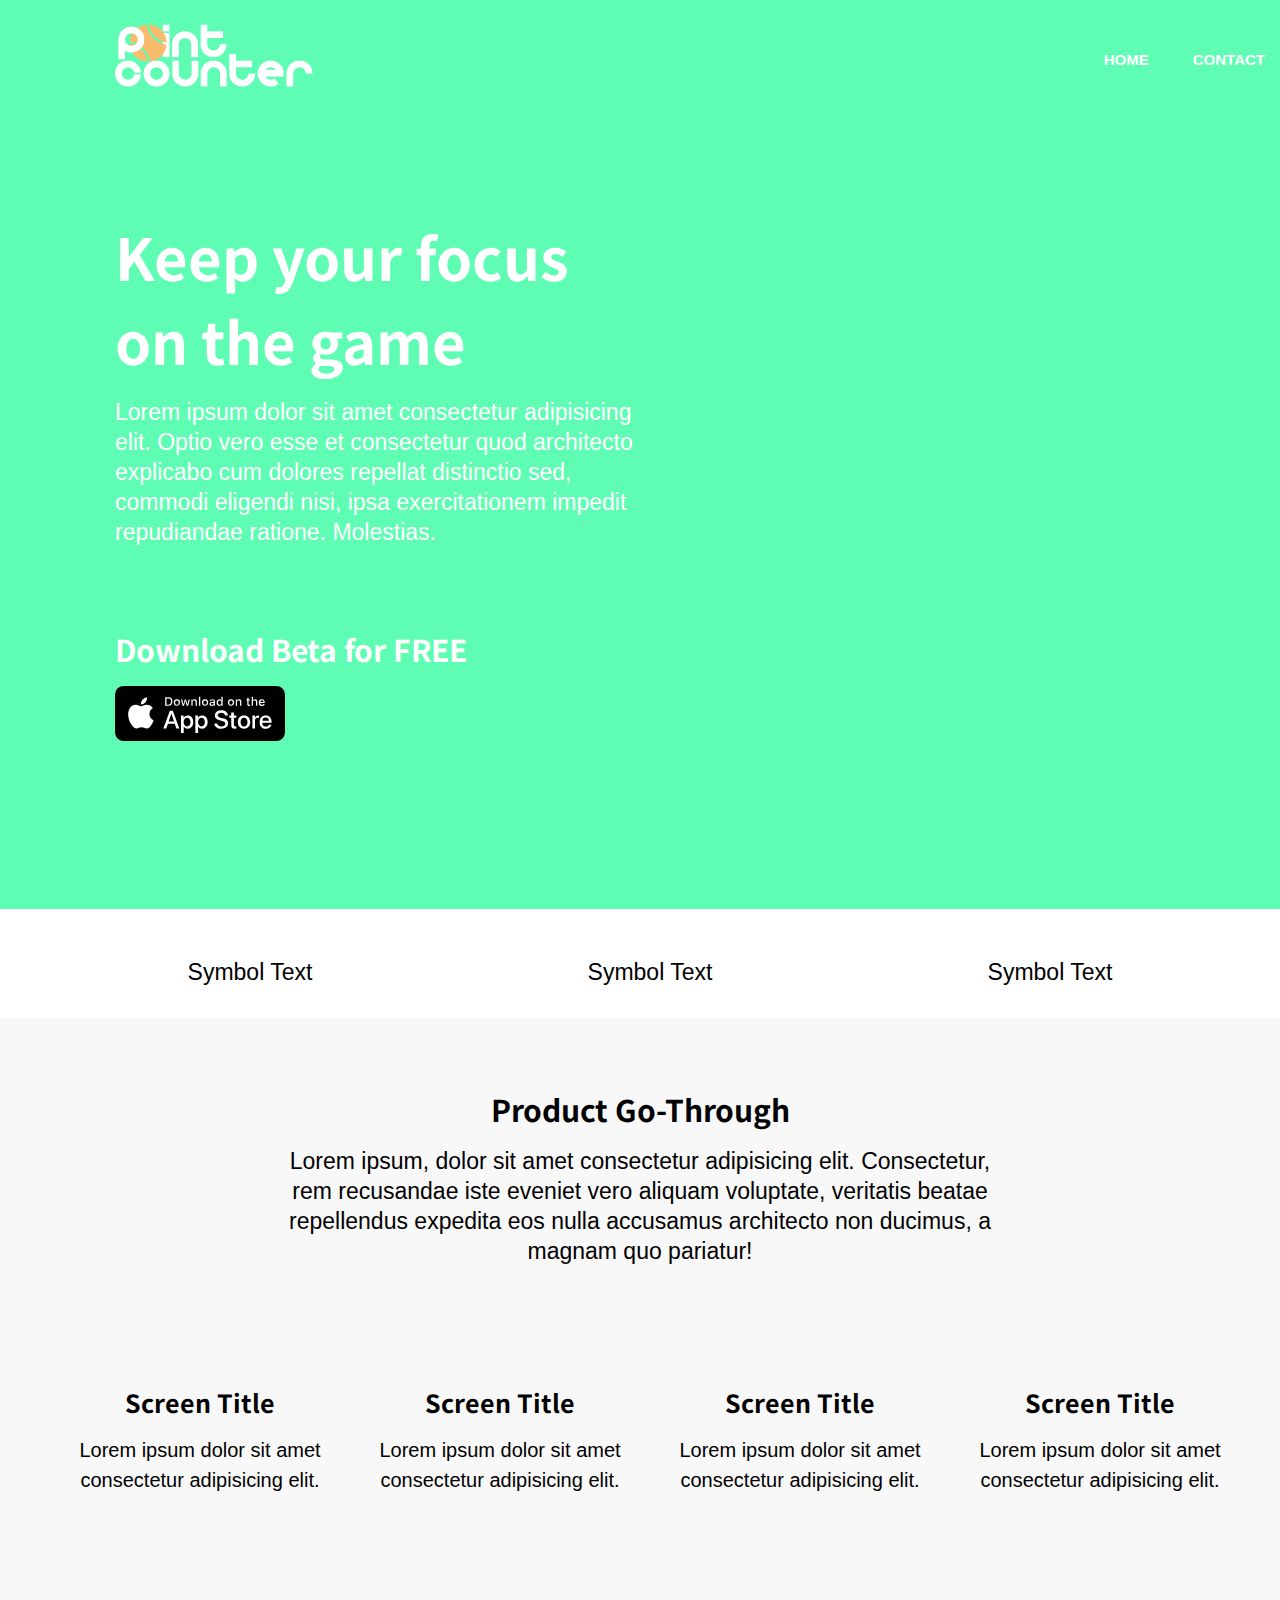
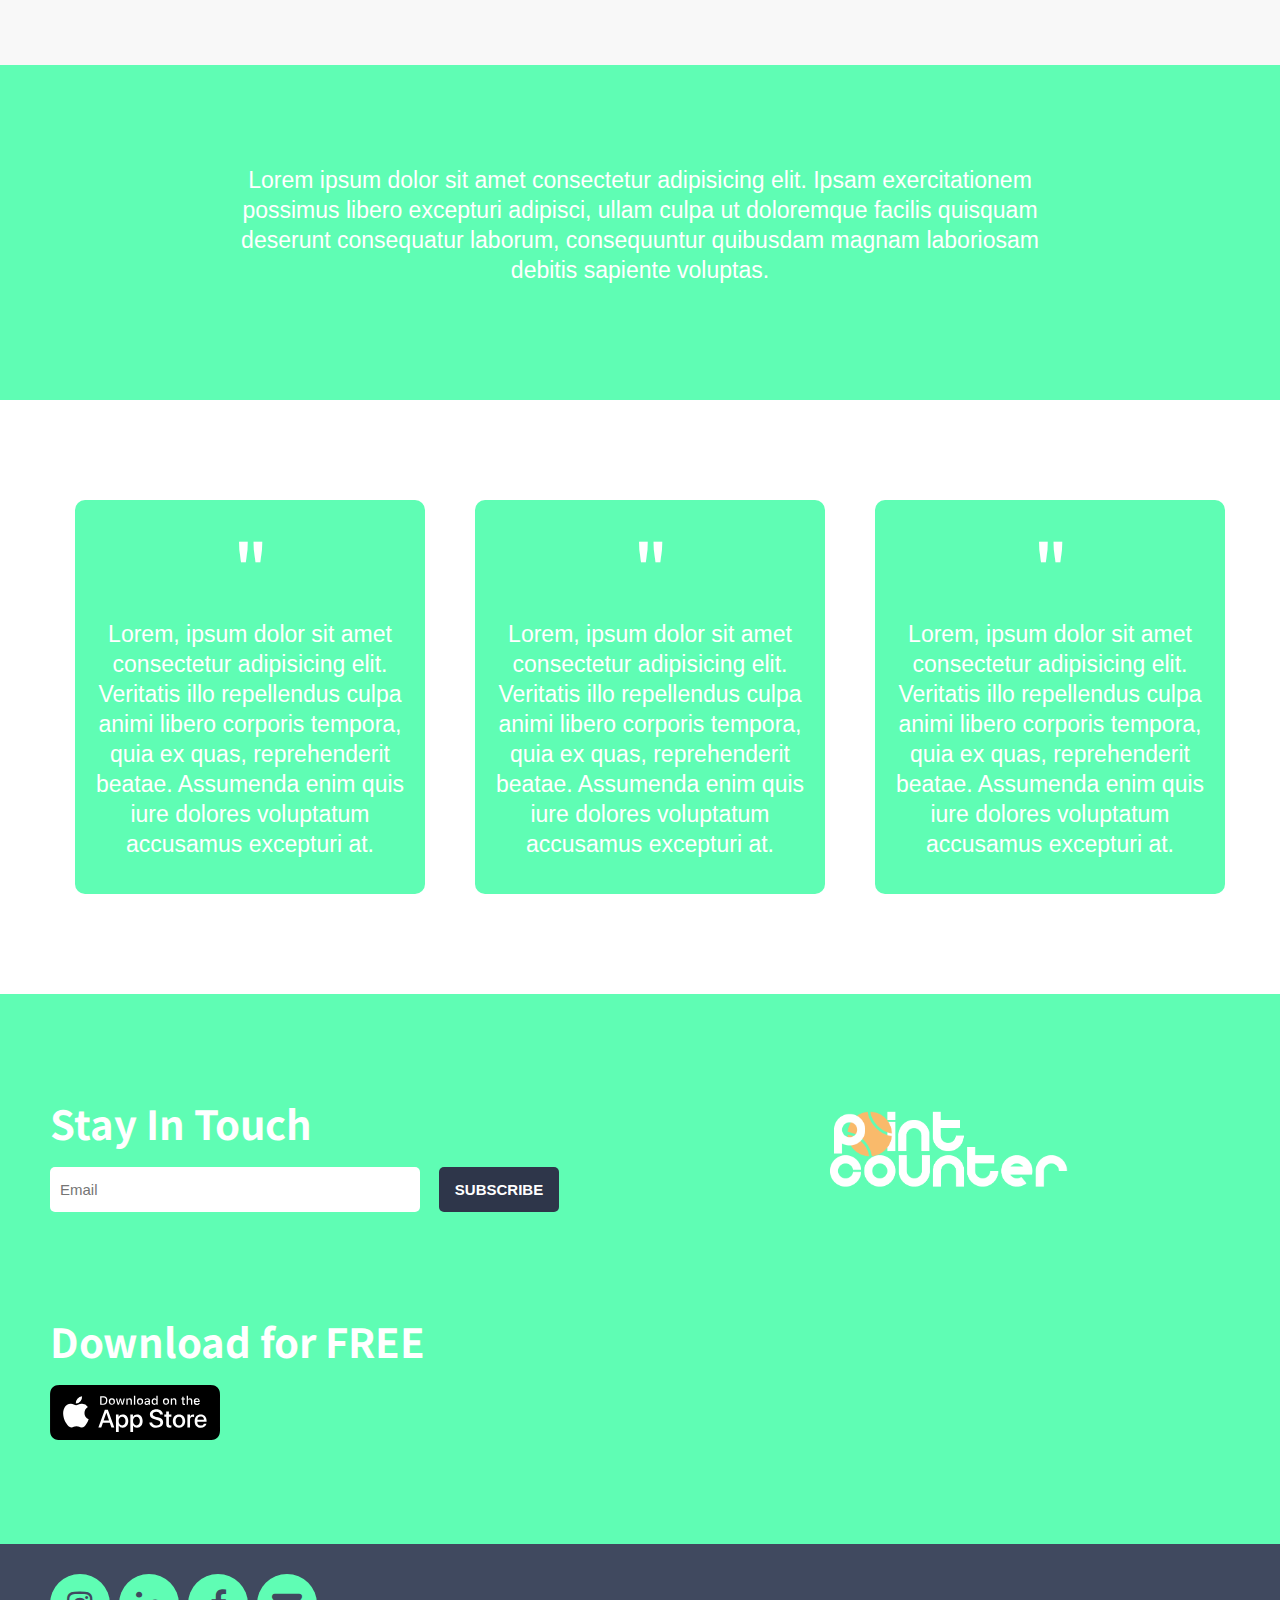
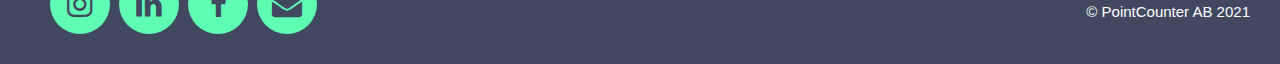
==== commit a3b46660: "Remove pseudo links in navbar" ====
--- a/index.html
+++ b/index.html
@@ -19,15 +19,13 @@
         <div class="navigation__section">
             <div class="navigation__grid">
                 <div class="logo">
-                    <img src="resources/images/Large Logo White No Background.svg" alt="" style="width: 200px;">
+                    <a href="index.html"><img src="resources/images/Large Logo White No Background.svg" alt="" style="width: 200px;"></a>
                 </div>
 
                 <div class="navigationbar">
                     <ul>
-                        <li><a href="default.asp">Home</a></li>
-                        <li><a href="news.asp">News</a></li>
-                        <li><a href="contact.asp">Contact</a></li>
-                        <li><a href="about.asp">About</a></li>
+                        <li><a href="index.html">Home</a></li>
+                        <li><a href="contact.html">Contact</a></li>
                       </ul>
                 </div>
             </div>
@@ -138,8 +136,13 @@
             <div class="subscribe__grid">
                 <div class="subscribe__form">
                     <h2>Stay In Touch</h2>
-                    <input type="text" id="email" placeholder="Email">
-                    <button id="subscribe__btn" onclick="abc()">SUBSCRIBE</button>
+                    
+                        <form class="POST" action="subscribeform.php" method="POST" > 
+                            <input type="text" id="email" placeholder="Email">
+                            <button id="subscribe__btn" type="submit" name="submit">SUBSCRIBE</button>
+                        </form>
+                    
+                    
 
                     <div class="download__app">
                         <h2>Download for FREE</h2>
--- a/styles.css
+++ b/styles.css
@@ -124,6 +124,11 @@
   font-size: 15px;
   padding: 0px 20px 0px 20px;
   text-transform: uppercase;
+  transition: 0.2s ease-in;
+}
+
+.navigationbar a:hover {
+  color: rgb(64, 73, 95);
 }
 
 /*----------------------------------------------------------------------------- Header Content */
@@ -256,9 +261,9 @@
   border-radius: 5px;
   border-style: none;
   margin-right: 15px;
-
   font-size: 15px;
   font-weight: bold;
+  transition: 0.2s ease-in;
 }
 
 #subscribe__btn:hover {
@@ -315,4 +320,10 @@
   text-decoration: none;
   border-radius: 50%;
   margin-right: 5px;
-}
+  transition: 0.3s ease-in;
+}
+
+.fa:hover {
+  background-color: #f5f5f5;
+  color: rgb(64, 73, 95);
+}
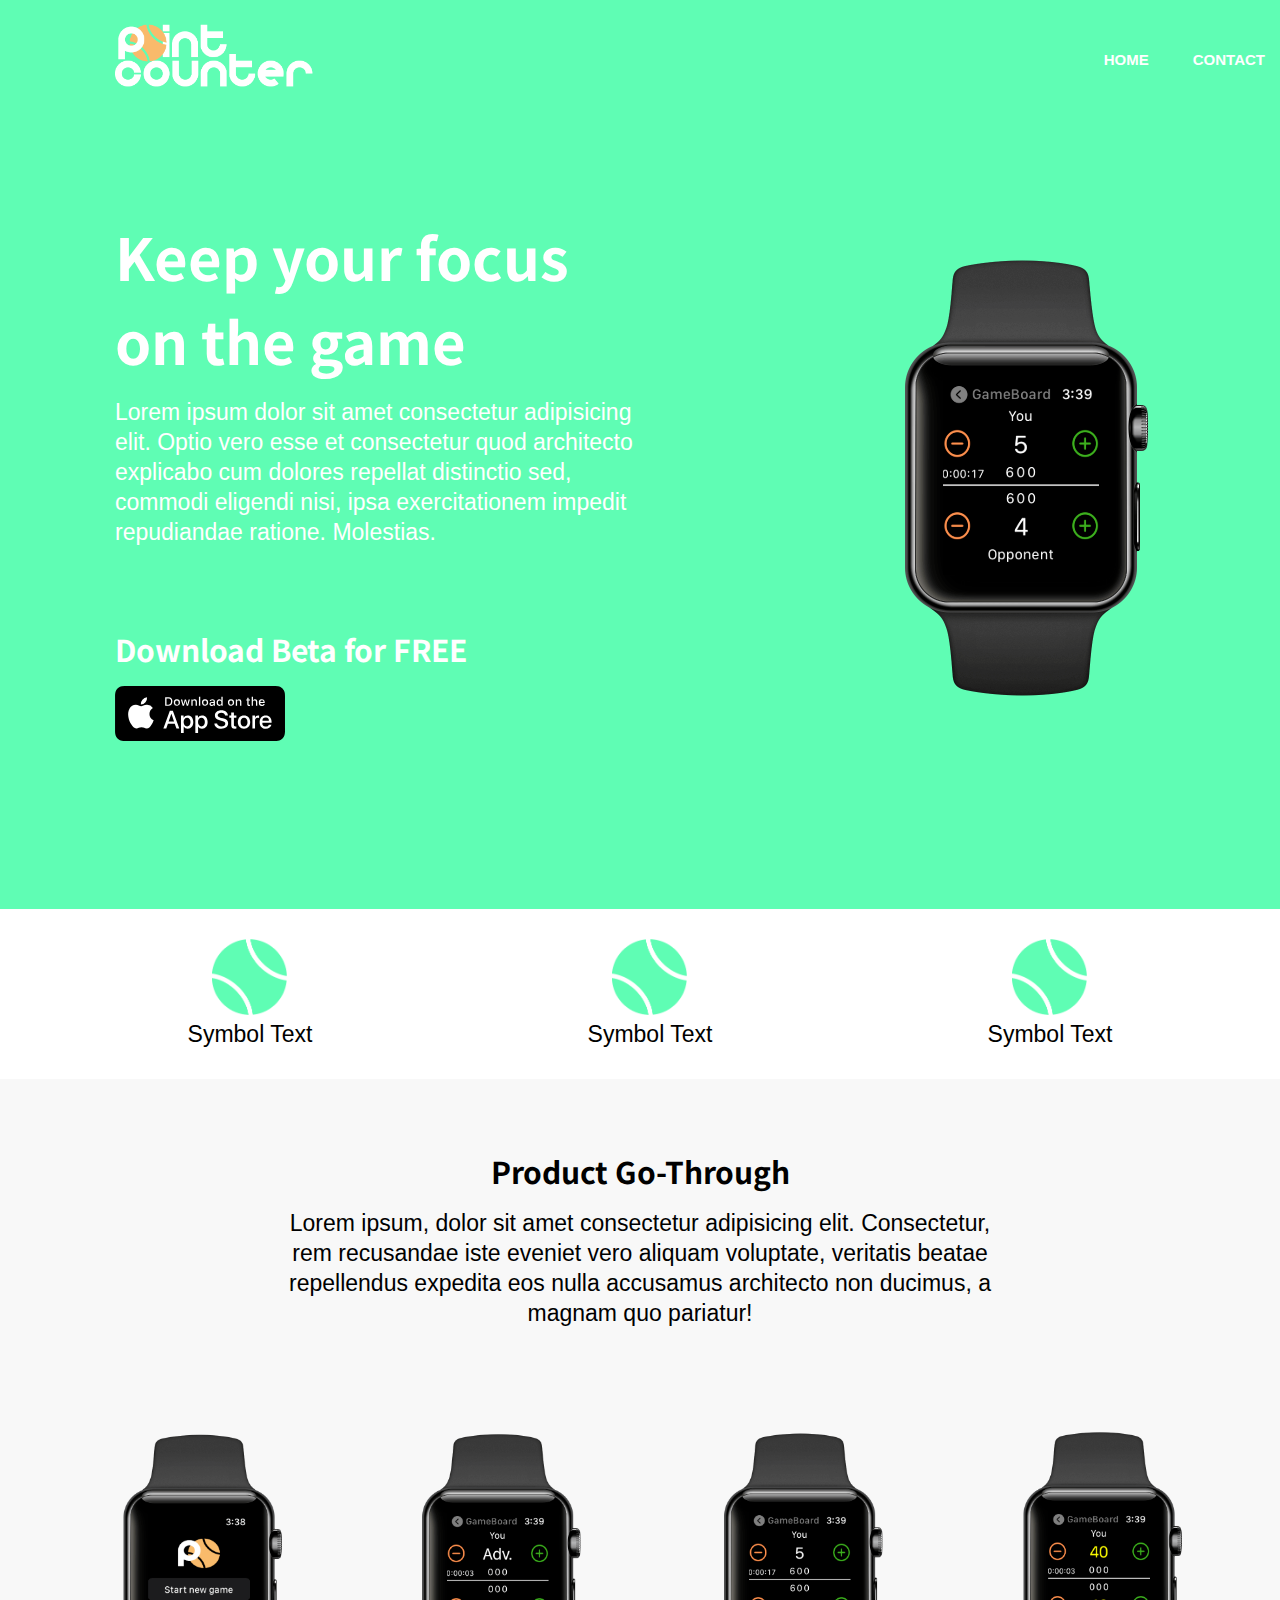
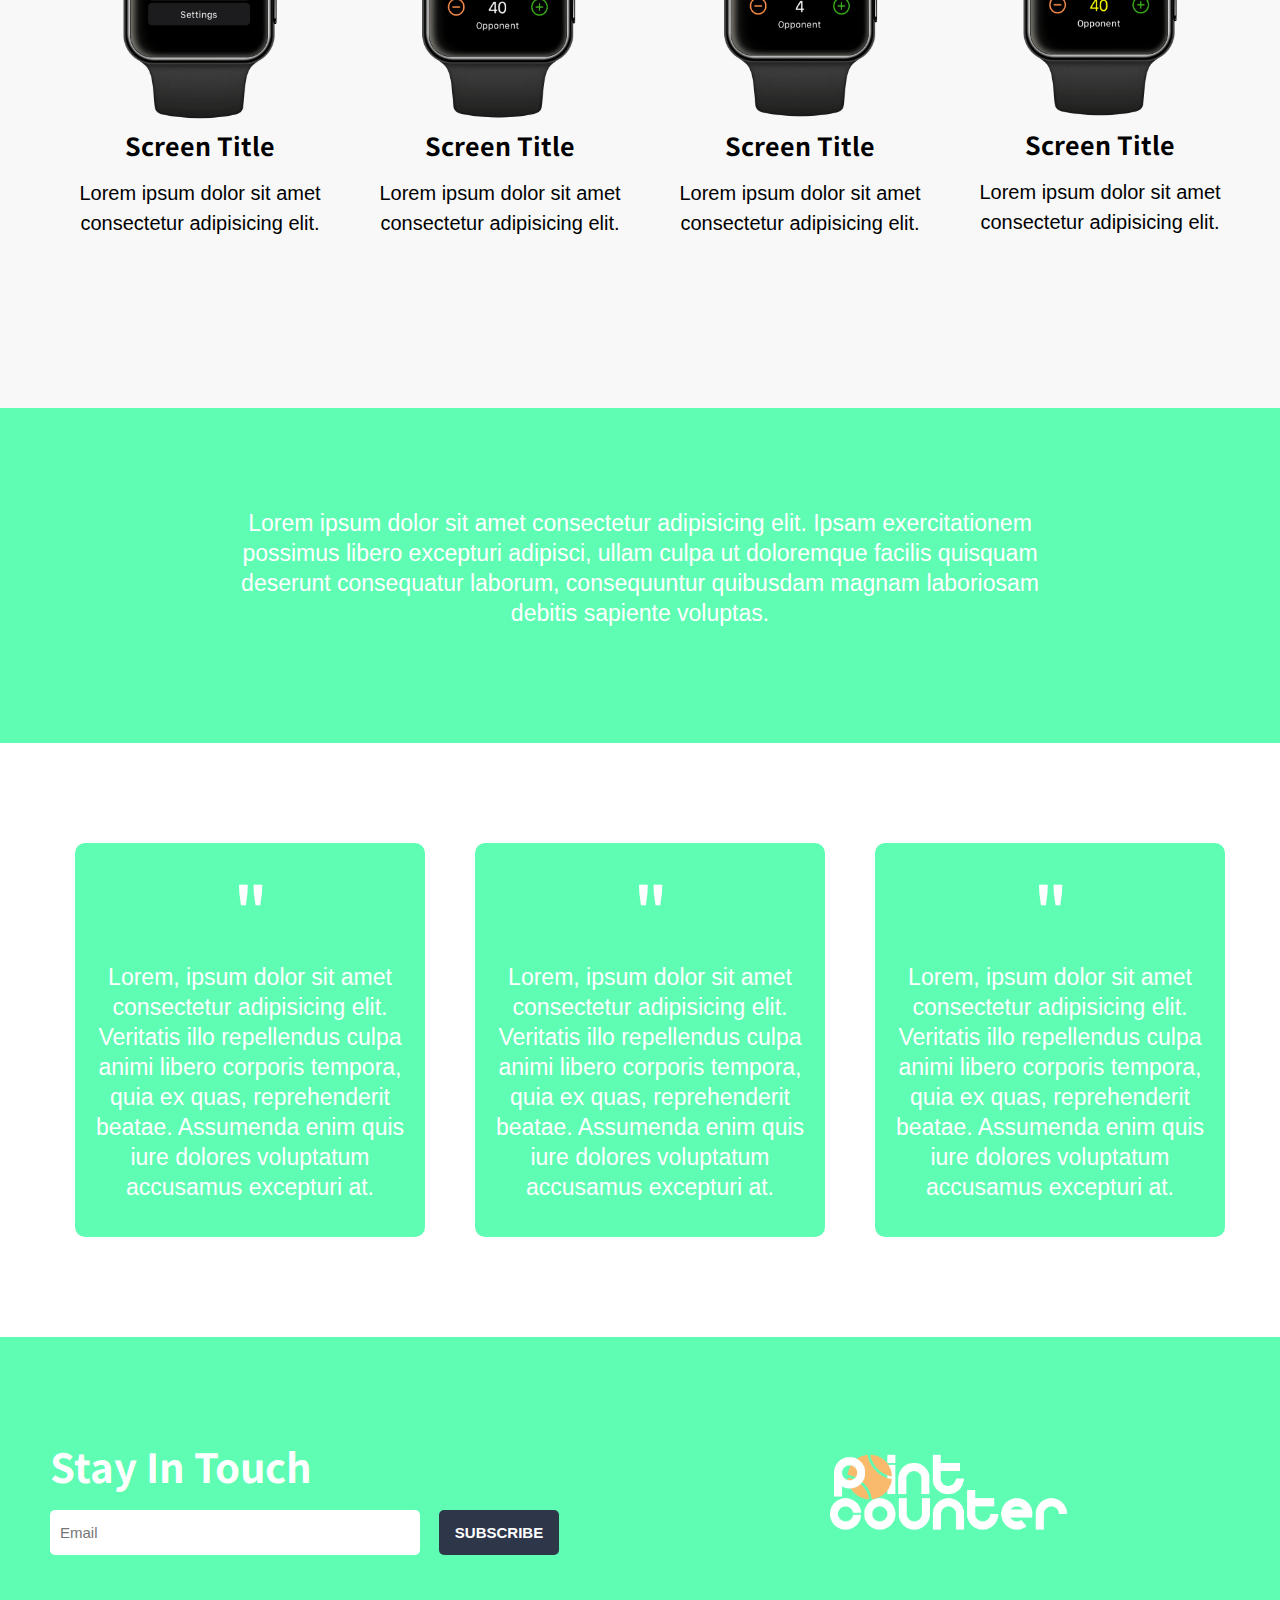
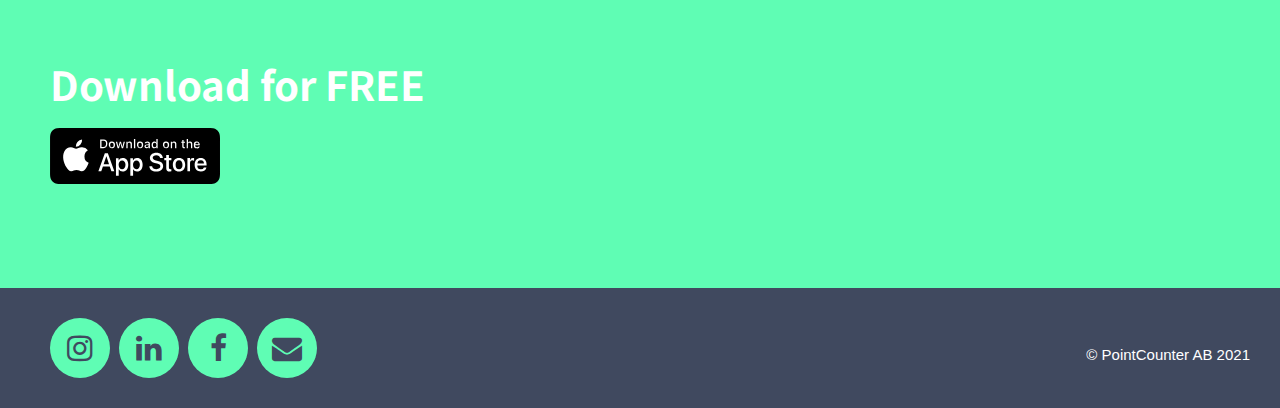
==== commit 5b05a387: "Git compatible updates + Adding contact" ====
--- a/index.html
+++ b/index.html
@@ -42,7 +42,7 @@
     
                 <div class="header__img">
                     <!-- Byt ut denna bilden -->
-                    <img src="/Users/albinglad/Desktop/pointcounterWebb/resources/images/headerMock.png" alt=""> 
+                    <img src="resources/images/headerMock.png" alt=""> 
                 </div>
             </div>
         </div>
@@ -50,17 +50,17 @@
         <div class="symbol__section">
             <div class="symbol__grid">
                 <div class="symbols">
-                    <img src="/Users/albinglad/Desktop/pointcounterWebb/resources/images/tennis-ball-icon.png" alt="" width="75px">
+                    <img src="resources/images/tennis-ball-icon.png" alt="" width="75px">
                 <p>Symbol Text</p>
                 </div>
     
                 <div class="symbols">
-                    <img src="/Users/albinglad/Desktop/pointcounterWebb/resources/images/tennis-ball-icon.png" alt="" width="75px">
+                    <img src="resources/images/tennis-ball-icon.png" alt="" width="75px">
                 <p>Symbol Text</p>
                 </div>
     
                 <div class="symbols">
-                    <img src="/Users/albinglad/Desktop/pointcounterWebb/resources/images/tennis-ball-icon.png" alt="" width="75px">
+                    <img src="resources/images/tennis-ball-icon.png" alt="" width="75px">
                 <p>Symbol Text</p>
                 </div>
             </div>
@@ -72,25 +72,25 @@
             
             <div class="product__grid">
                 <div class="product">
-                    <img src="/Users/albinglad/Desktop/pointcounterWebb/resources/images/main.png" alt="">
+                    <img src="resources/images/main.png" alt="">
                     <h3>Screen Title</h3>
                     <p>Lorem ipsum dolor sit amet consectetur adipisicing elit. </p>
                 </div>
 
                 <div class="product">
-                    <img src="/Users/albinglad/Desktop/pointcounterWebb/resources/images/deuce.png" alt="">
+                    <img src="resources/images/deuce.png" alt="">
                     <h3>Screen Title</h3>
                     <p>Lorem ipsum dolor sit amet consectetur adipisicing elit. </p>
                 </div>
 
                 <div class="product">
-                    <img src="/Users/albinglad/Desktop/pointcounterWebb/resources/images/tieBreak.png" alt="">
+                    <img src="resources/images/tieBreak.png" alt="">
                     <h3>Screen Title</h3>
                     <p>Lorem ipsum dolor sit amet consectetur adipisicing elit. </p>
                 </div>
 
                 <div class="product">
-                    <img src="/Users/albinglad/Desktop/pointcounterWebb/resources/images/goldenPoint.png" alt="">
+                    <img src="resources/images/goldenPoint.png" alt="">
                     <h3>Screen Title</h3>
                     <p>Lorem ipsum dolor sit amet consectetur adipisicing elit. </p>
                 </div>
